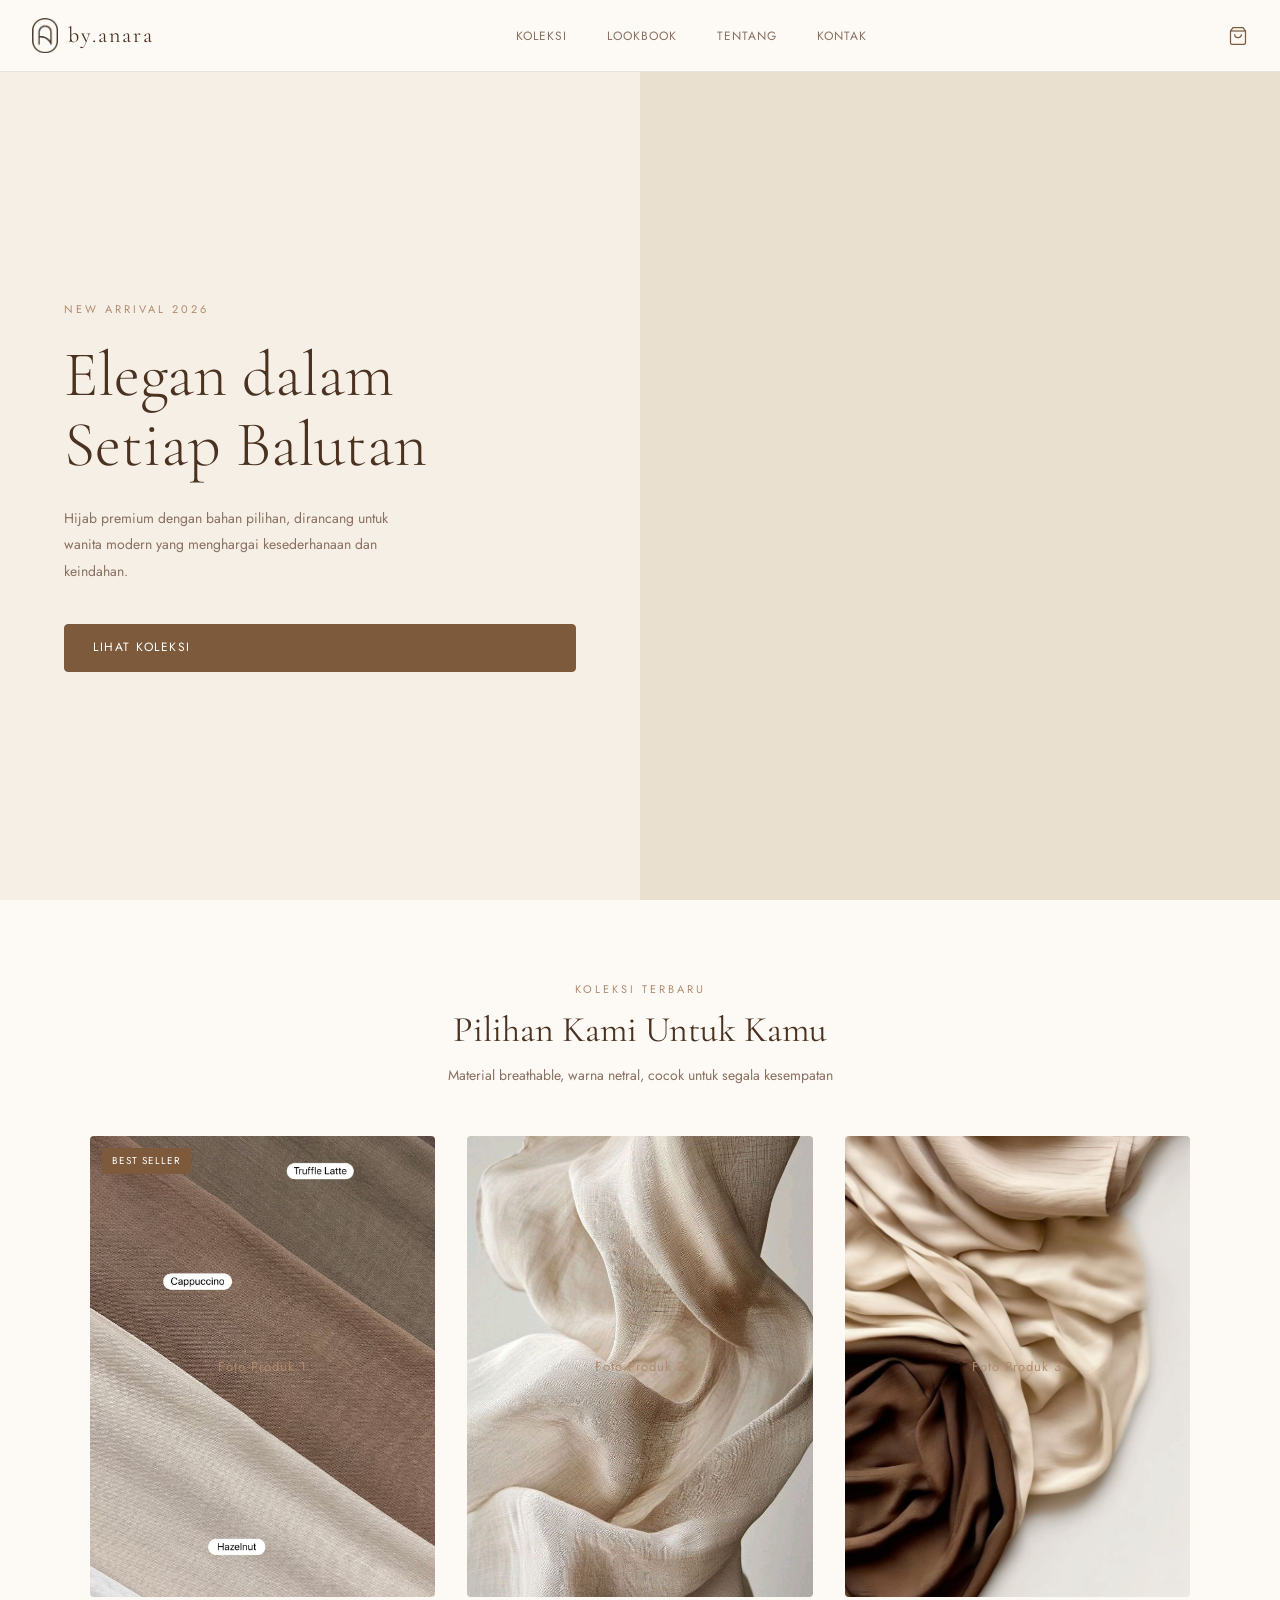
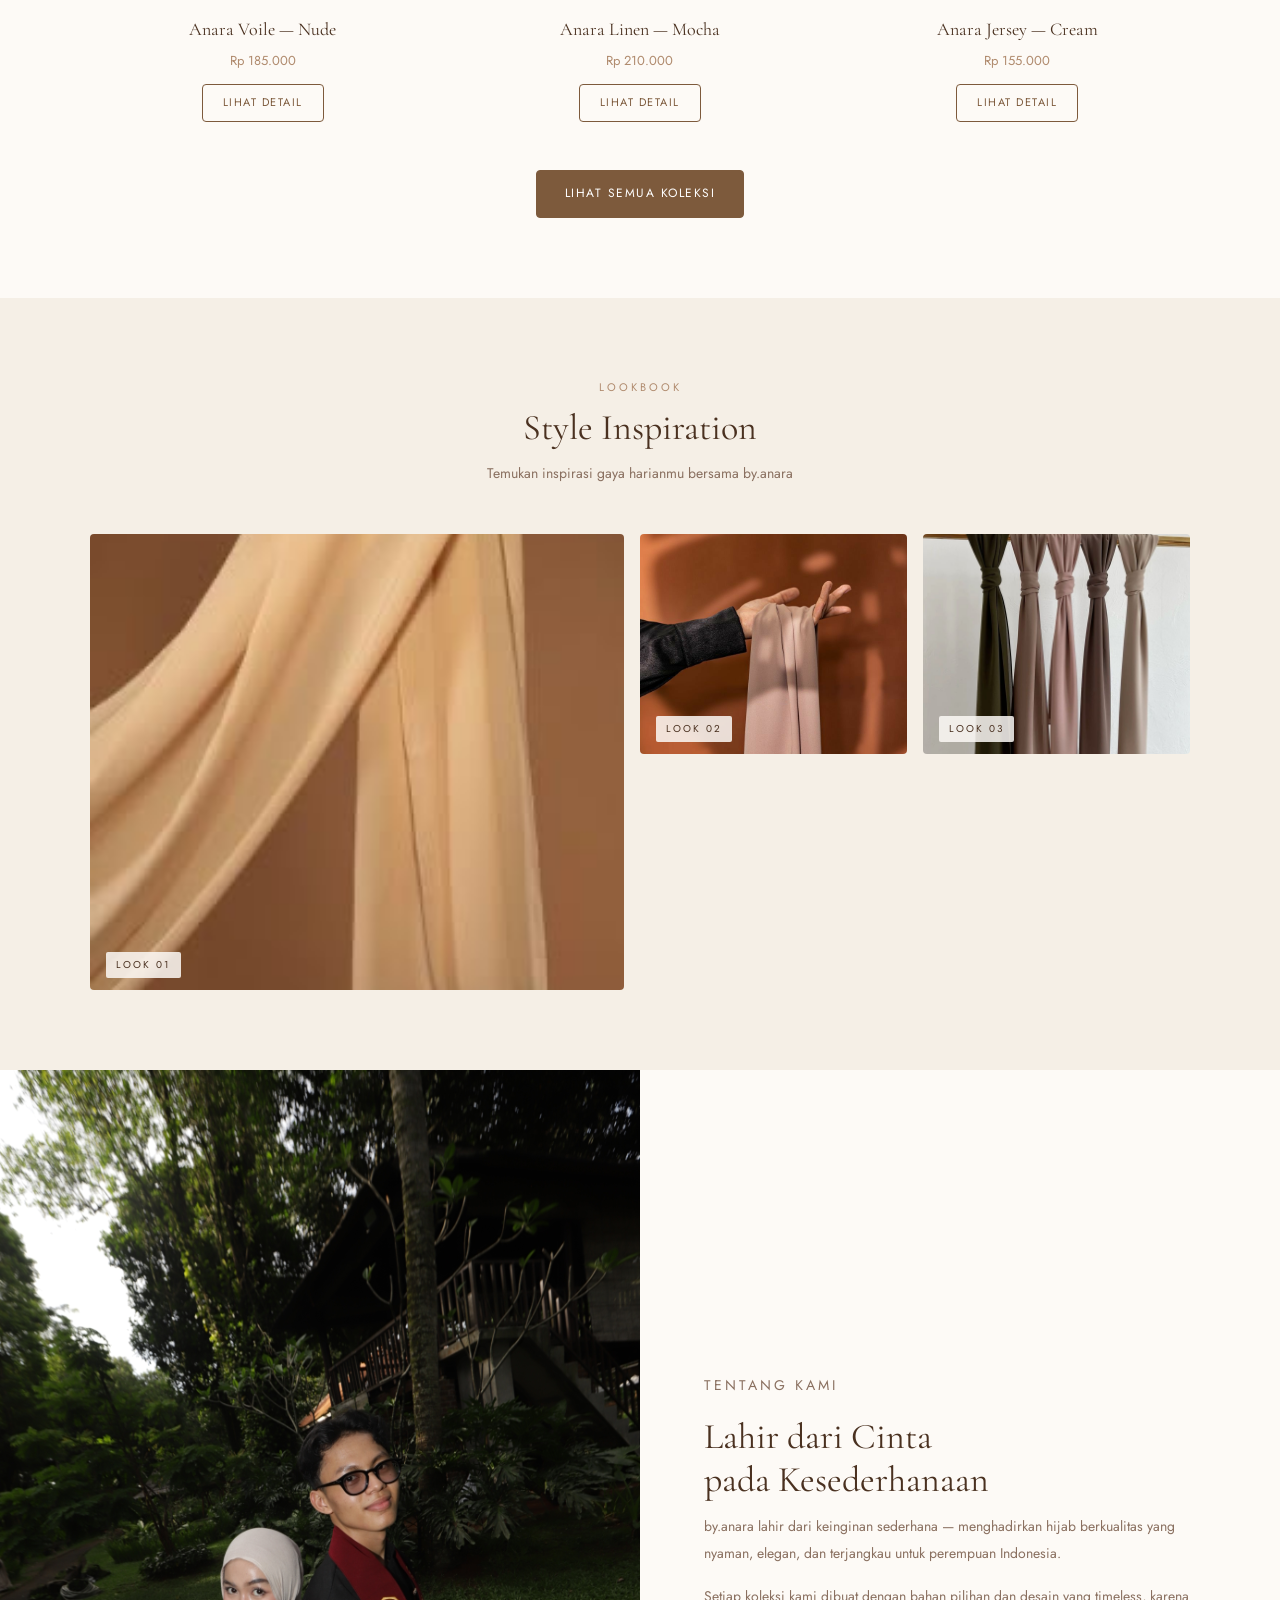
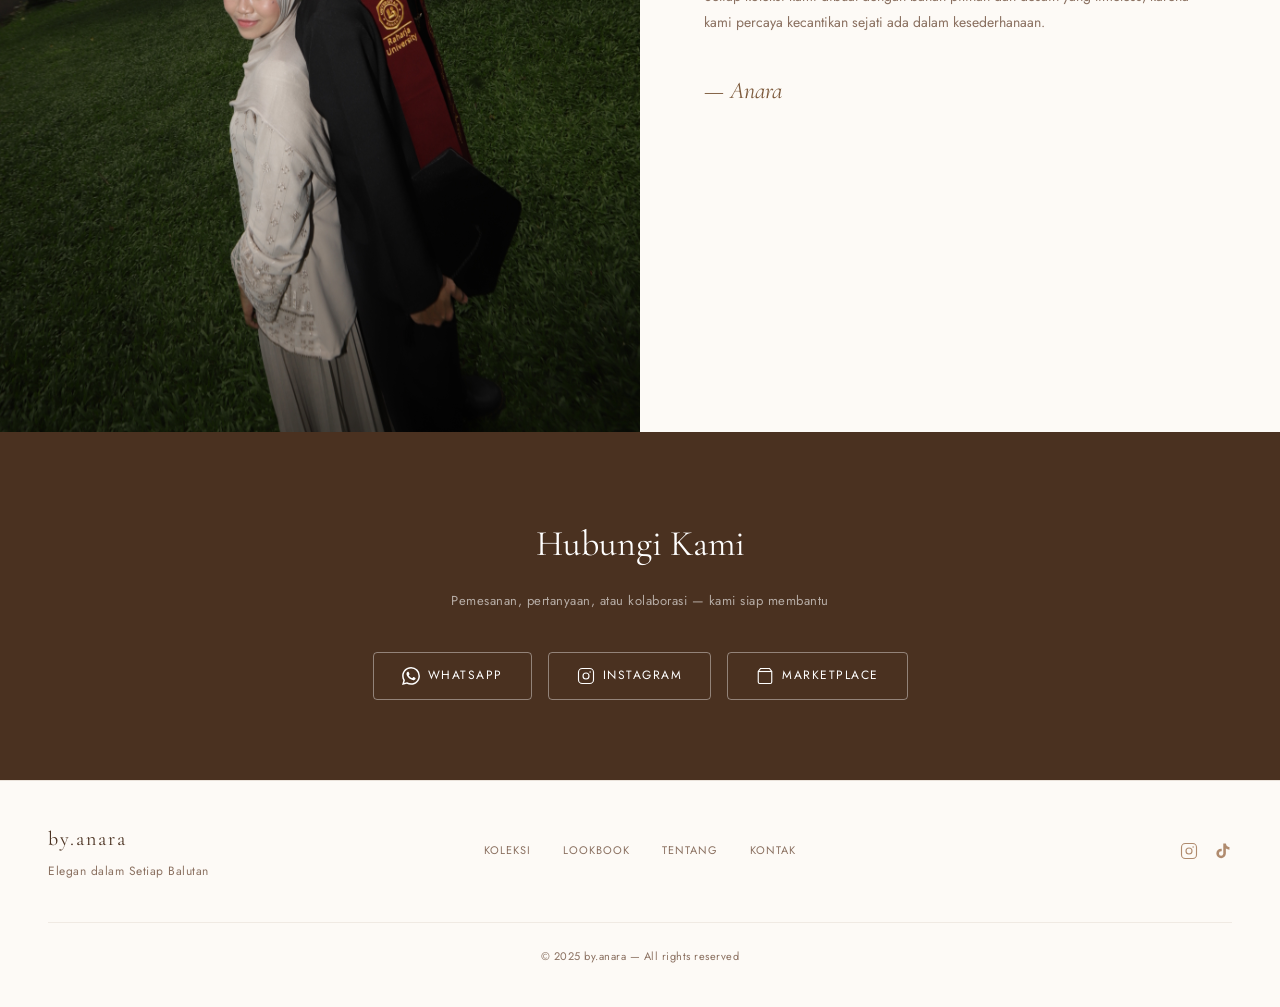
==== index.html @ 9f94288b "Update index.html" ====
<!doctype html>
<html lang="id">
    <head>
        <meta charset="UTF-8" />
        <meta name="viewport" content="width=device-width, initial-scale=1.0" />
        <title>by.anara — Elegan dalam Setiap Balutan</title>
        <meta
            name="description"
            content="Hijab premium dengan bahan pilihan, dirancang untuk wanita modern yang menghargai kesederhanaan dan keindahan."
        />

        <!-- Fonts -->
        <link rel="preconnect" href="https://fonts.googleapis.com" />
        <link rel="preconnect" href="https://fonts.gstatic.com" crossorigin />
        <link
            href="https://fonts.googleapis.com/css2?family=Cormorant+Garamond:ital,wght@0,300;0,400;0,500;1,300;1,400&family=Jost:wght@300;400;500&display=swap"
            rel="stylesheet"
        />

        <!-- Stylesheet -->
        <link rel="stylesheet" href="css/style.css" />
    </head>
    <body>
        <!-- ===================== NAVBAR ===================== -->
        <header class="navbar" id="navbar">
            <div class="navbar__logo">
                <a href="index.html">
                    <img
                        src="images/logo anara.jpg"
                        alt="by.anara logo"
                        class="navbar__logo-img"
                    />
                    <span class="navbar__logo-text">by.anara</span>
                </a>
            </div>
            <nav class="navbar__nav">
                <ul class="navbar__links">
                    <li><a href="#koleksi">Koleksi</a></li>
                    <li><a href="#lookbook">Lookbook</a></li>
                    <li><a href="#tentang">Tentang</a></li>
                    <li><a href="#kontak">Kontak</a></li>
                </ul>
            </nav>
            <div class="navbar__actions">
                <button class="navbar__cart" aria-label="Keranjang belanja">
                    <svg
                        width="20"
                        height="20"
                        viewBox="0 0 24 24"
                        fill="none"
                        stroke="currentColor"
                        stroke-width="1.5"
                    >
                        <path
                            d="M6 2L3 6v14a2 2 0 002 2h14a2 2 0 002-2V6l-3-4z"
                        />
                        <line x1="3" y1="6" x2="21" y2="6" />
                        <path d="M16 10a4 4 0 01-8 0" />
                    </svg>
                </button>
                <button
                    class="navbar__hamburger"
                    id="hamburger"
                    aria-label="Menu"
                >
                    <span></span><span></span><span></span>
                </button>
            </div>
        </header>

        <!-- Mobile Nav -->
        <div class="mobile-nav" id="mobileNav">
            <ul>
                <li>
                    <a href="#koleksi" onclick="closeMobileNav()">Koleksi</a>
                </li>
                <li>
                    <a href="#lookbook" onclick="closeMobileNav()">Lookbook</a>
                </li>
                <li>
                    <a href="#tentang" onclick="closeMobileNav()">Tentang</a>
                </li>
                <li><a href="#kontak" onclick="closeMobileNav()">Kontak</a></li>
            </ul>
        </div>

        <!-- ===================== HERO ===================== -->
        <section class="hero">
            <div class="hero__text">
                <p class="hero__tag">New Arrival 2026</p>
                <h1 class="hero__title">Elegan dalam<br />Setiap Balutan</h1>
                <p class="hero__sub">
                    Hijab premium dengan bahan pilihan, dirancang untuk wanita
                    modern yang menghargai kesederhanaan dan keindahan.
                </p>
                <a href="#koleksi" class="btn btn--primary">Lihat Koleksi</a>
            </div>
            <div class="hero__visual">
                <!-- Ganti dengan foto produk hero kamu -->
                <div class="hero__placeholder">
                    <img
                        src="images/by1.JPG"
                        alt="by.anara hero"
                        class="hero__img"
                        onerror="this.style.display = 'none'"
                    />
                </div>
            </div>
        </section>

        <!-- ===================== KOLEKSI ===================== -->
        <section class="koleksi" id="koleksi">
            <div class="section-header">
                <p class="section-tag">Koleksi Terbaru</p>
                <h2 class="section-title">Pilihan Kami Untuk Kamu</h2>
                <p class="section-sub">
                    Material breathable, warna netral, cocok untuk segala
                    kesempatan
                </p>
            </div>
            <div class="product-grid">
                <!-- Product Card 1 -->
                <div class="product-card">
                    <div class="product-card__img-wrap">
                        <span class="product-card__badge">Best Seller</span>
                        <!-- Ganti src dengan foto produk kamu -->
                        <img
                            src="images/sample1.JPG"
                            alt="Anara Voile Nude"
                            class="product-card__img"
                        />
                        <div class="product-card__img-placeholder">
                            Foto Produk 1
                        </div>
                    </div>
                    <div class="product-card__info">
                        <p class="product-card__name">Anara Voile — Nude</p>
                        <p class="product-card__price">Rp 185.000</p>
                        <a
                            href="pages/produk.html"
                            class="btn btn--outline btn--sm"
                            >Lihat Detail</a
                        >
                    </div>
                </div>

                <!-- Product Card 2 -->
                <div class="product-card">
                    <div class="product-card__img-wrap">
                        <img
                            src="images/sample2.JPG"
                            alt="Anara Linen Mocha"
                            class="product-card__img"
                        />
                        <div class="product-card__img-placeholder">
                            Foto Produk 2
                        </div>
                    </div>
                    <div class="product-card__info">
                        <p class="product-card__name">Anara Linen — Mocha</p>
                        <p class="product-card__price">Rp 210.000</p>
                        <a
                            href="pages/produk.html"
                            class="btn btn--outline btn--sm"
                            >Lihat Detail</a
                        >
                    </div>
                </div>

                <!-- Product Card 3 -->
                <div class="product-card">
                    <div class="product-card__img-wrap">
                        <img
                            src="images/sample3.JPG"
                            alt="Anara Jersey Cream"
                            class="product-card__img"
                        />
                        <div class="product-card__img-placeholder">
                            Foto Produk 3
                        </div>
                    </div>
                    <div class="product-card__info">
                        <p class="product-card__name">Anara Jersey — Cream</p>
                        <p class="product-card__price">Rp 155.000</p>
                        <a
                            href="pages/produk.html"
                            class="btn btn--outline btn--sm"
                            >Lihat Detail</a
                        >
                    </div>
                </div>
            </div>
            <div class="koleksi__cta">
                <a href="pages/katalog.html" class="btn btn--primary"
                    >Lihat Semua Koleksi</a
                >
            </div>
        </section>

        <!-- ===================== LOOKBOOK ===================== -->
        <section class="lookbook" id="lookbook">
            <div class="section-header">
                <p class="section-tag">Lookbook</p>
                <h2 class="section-title">Style Inspiration</h2>
                <p class="section-sub">
                    Temukan inspirasi gaya harianmu bersama by.anara
                </p>
            </div>
            <div class="lookbook__grid">
                <div class="lookbook__item lookbook__item--tall">
                    <img src="images/sample4.JPG" alt="Look 01" />
                    <div class="lookbook__label">Look 01</div>
                </div>
                <div class="lookbook__item">
                    <img src="images/sample5.JPG" alt="Look 02" />
                    <div class="lookbook__label">Look 02</div>
                </div>
                <div class="lookbook__item">
                    <img src="images/sample6.JPG" alt="Look 03" />
                    <div class="lookbook__label">Look 03</div>
                </div>
            </div>
        </section>

        <!-- ===================== TENTANG ===================== -->
        <section class="tentang" id="tentang">
            <div class="tentang__img">
                <!-- Ganti dengan foto brand/founder -->
                <img
                    src="images/by2.JPG"
                    alt="About by.anara"
                    onerror="this.style.display = 'none'"
                />
            </div>
            <div class="tentang__text">
                <p class="section-tag" style="text-align: left">Tentang Kami</p>
                <h2 class="section-title" style="text-align: left">
                    Lahir dari Cinta<br />pada Kesederhanaan
                </h2>
                <p>
                    by.anara lahir dari keinginan sederhana — menghadirkan hijab
                    berkualitas yang nyaman, elegan, dan terjangkau untuk
                    perempuan Indonesia.
                </p>
                <p>
                    Setiap koleksi kami dibuat dengan bahan pilihan dan desain
                    yang timeless, karena kami percaya kecantikan sejati ada
                    dalam kesederhanaan.
                </p>
                <p class="tentang__signature">— Anara</p>
            </div>
        </section>

        <!-- ===================== KONTAK ===================== -->
        <section class="kontak" id="kontak">
            <h2>Hubungi Kami</h2>
            <p>Pemesanan, pertanyaan, atau kolaborasi — kami siap membantu</p>
            <div class="kontak__buttons">
                <a
                    href="https://wa.me/628551855122"
                    class="btn btn--outline-white"
                    target="_blank"
                    rel="noopener"
                >
                    <svg
                        width="18"
                        height="18"
                        viewBox="0 0 24 24"
                        fill="currentColor"
                    >
                        <path
                            d="M17.472 14.382c-.297-.149-1.758-.867-2.03-.967-.273-.099-.471-.148-.67.15-.197.297-.767.966-.94 1.164-.173.199-.347.223-.644.075-.297-.15-1.255-.463-2.39-1.475-.883-.788-1.48-1.761-1.653-2.059-.173-.297-.018-.458.13-.606.134-.133.298-.347.446-.52.149-.174.198-.298.298-.497.099-.198.05-.371-.025-.52-.075-.149-.669-1.612-.916-2.207-.242-.579-.487-.5-.669-.51-.173-.008-.371-.01-.57-.01-.198 0-.52.074-.792.372-.272.297-1.04 1.016-1.04 2.479 0 1.462 1.065 2.875 1.213 3.074.149.198 2.096 3.2 5.077 4.487.709.306 1.262.489 1.694.625.712.227 1.36.195 1.871.118.571-.085 1.758-.719 2.006-1.413.248-.694.248-1.289.173-1.413-.074-.124-.272-.198-.57-.347m-5.421 7.403h-.004a9.87 9.87 0 01-5.031-1.378l-.361-.214-3.741.982.998-3.648-.235-.374a9.86 9.86 0 01-1.51-5.26c.001-5.45 4.436-9.884 9.888-9.884 2.64 0 5.122 1.03 6.988 2.898a9.825 9.825 0 012.893 6.994c-.003 5.45-4.437 9.884-9.885 9.884m8.413-18.297A11.815 11.815 0 0012.05 0C5.495 0 .16 5.335.157 11.892c0 2.096.547 4.142 1.588 5.945L.057 24l6.305-1.654a11.882 11.882 0 005.683 1.448h.005c6.554 0 11.89-5.335 11.893-11.893a11.821 11.821 0 00-3.48-8.413z"
                        />
                    </svg>
                    WhatsApp
                </a>
                <a
                    href="https://instagram.com/nabilalzz"
                    class="btn btn--outline-white"
                    target="_blank"
                    rel="noopener"
                >
                    <svg
                        width="18"
                        height="18"
                        viewBox="0 0 24 24"
                        fill="none"
                        stroke="currentColor"
                        stroke-width="1.5"
                    >
                        <rect
                            x="2"
                            y="2"
                            width="20"
                            height="20"
                            rx="5"
                            ry="5"
                        />
                        <circle cx="12" cy="12" r="4" />
                        <circle
                            cx="17.5"
                            cy="6.5"
                            r="1"
                            fill="currentColor"
                            stroke="none"
                        />
                    </svg>
                    Instagram
                </a>
                <a
                    href="https://shopee.co.id/byanara"
                    class="btn btn--outline-white"
                    target="_blank"
                    rel="noopener"
                >
                    <svg
                        width="18"
                        height="18"
                        viewBox="0 0 24 24"
                        fill="none"
                        stroke="currentColor"
                        stroke-width="1.5"
                    >
                        <path
                            d="M6 2L3 6v14a2 2 0 002 2h14a2 2 0 002-2V6l-3-4z"
                        />
                        <line x1="3" y1="6" x2="21" y2="6" />
                    </svg>
                    Marketplace
                </a>
            </div>
        </section>

        <!-- ===================== FOOTER ===================== -->
        <footer class="footer">
            <div class="footer__left">
                <span class="footer__logo">by.anara</span>
                <p class="footer__tagline">Elegan dalam Setiap Balutan</p>
            </div>
            <div class="footer__links">
                <a href="#koleksi">Koleksi</a>
                <a href="#lookbook">Lookbook</a>
                <a href="#tentang">Tentang</a>
                <a href="#kontak">Kontak</a>
            </div>
            <div class="footer__social">
                <a
                    href="https://instagram.com/by.anara"
                    target="_blank"
                    rel="noopener"
                    aria-label="Instagram"
                >
                    <svg
                        width="18"
                        height="18"
                        viewBox="0 0 24 24"
                        fill="none"
                        stroke="currentColor"
                        stroke-width="1.5"
                    >
                        <rect x="2" y="2" width="20" height="20" rx="5" />
                        <circle cx="12" cy="12" r="4" />
                        <circle
                            cx="17.5"
                            cy="6.5"
                            r="1"
                            fill="currentColor"
                            stroke="none"
                        />
                    </svg>
                </a>
                <a
                    href="https://tiktok.com/@by.anara"
                    target="_blank"
                    rel="noopener"
                    aria-label="TikTok"
                >
                    <svg
                        width="18"
                        height="18"
                        viewBox="0 0 24 24"
                        fill="currentColor"
                    >
                        <path
                            d="M19.59 6.69a4.83 4.83 0 01-3.77-4.25V2h-3.45v13.67a2.89 2.89 0 01-2.88 2.5 2.89 2.89 0 01-2.89-2.89 2.89 2.89 0 012.89-2.89c.28 0 .54.04.79.1V9.01a6.27 6.27 0 00-.79-.05 6.34 6.34 0 00-6.34 6.34 6.34 6.34 0 006.34 6.34 6.34 6.34 0 006.33-6.34V8.69a8.18 8.18 0 004.78 1.52V6.75a4.85 4.85 0 01-1.01-.06z"
                        />
                    </svg>
                </a>
            </div>
            <div class="footer__copy">
                <p>© 2025 by.anara — All rights reserved</p>
            </div>
        </footer>

        <!-- JS -->
        <script src="js/main.js"></script>
    </body>
</html>
---- css/style.css ----
/* =============================================
   by.anara — Main Stylesheet
   Palet: Krem & Coklat Hangat, Elegan Minimalis
   ============================================= */

/* ---------- CSS Variables ---------- */
:root {
    --cream: #f5efe6;
    --cream-dark: #eae0d0;
    --cream-deeper: #ddd0be;
    --brown-light: #b08b6e;
    --brown: #7d5a3c;
    --brown-dark: #4a3120;
    --warm-white: #fdfaf6;
    --text-muted: #8a7060;
    --text-body: #5c4a38;

    --font-display: "Cormorant Garamond", serif;
    --font-body: "Jost", sans-serif;

    --radius-sm: 4px;
    --radius-md: 8px;

    --transition: 0.3s ease;
    --navbar-h: 72px;
}

/* ---------- Reset & Base ---------- */
*,
*::before,
*::after {
    box-sizing: border-box;
    margin: 0;
    padding: 0;
}

html {
    scroll-behavior: smooth;
}

body {
    font-family: var(--font-body);
    background-color: var(--warm-white);
    color: var(--text-body);
    font-size: 15px;
    line-height: 1.8;
    -webkit-font-smoothing: antialiased;
}

img {
    display: block;
    max-width: 100%;
}
a {
    color: inherit;
    text-decoration: none;
}
ul {
    list-style: none;
}

/* ---------- Typography ---------- */
.section-tag {
    font-family: var(--font-body);
    font-size: 11px;
    letter-spacing: 3px;
    text-transform: uppercase;
    color: var(--brown-light);
    margin-bottom: 0.5rem;
    text-align: center;
}

.section-title {
    font-family: var(--font-display);
    font-size: 36px;
    font-weight: 400;
    color: var(--brown-dark);
    text-align: center;
    line-height: 1.2;
    margin-bottom: 0.75rem;
}

.section-sub {
    font-size: 14px;
    color: var(--text-muted);
    text-align: center;
    margin-bottom: 3rem;
}

.section-header {
    margin-bottom: 0;
}

/* ---------- Buttons ---------- */
.btn {
    display: inline-flex;
    align-items: center;
    gap: 8px;
    padding: 0.75rem 1.75rem;
    font-family: var(--font-body);
    font-size: 12px;
    letter-spacing: 1.5px;
    text-transform: uppercase;
    cursor: pointer;
    border-radius: var(--radius-sm);
    border: 1px solid transparent;
    transition: all var(--transition);
}

.btn--primary {
    background: var(--brown);
    color: #fff;
    border-color: var(--brown);
}
.btn--primary:hover {
    background: var(--brown-dark);
    border-color: var(--brown-dark);
}

.btn--outline {
    background: transparent;
    color: var(--brown);
    border-color: var(--brown);
}
.btn--outline:hover {
    background: var(--brown);
    color: #fff;
}

.btn--outline-white {
    background: transparent;
    color: #fff;
    border-color: rgba(255, 255, 255, 0.4);
}
.btn--outline-white:hover {
    background: rgba(255, 255, 255, 0.1);
    border-color: rgba(255, 255, 255, 0.7);
}

.btn--sm {
    padding: 0.5rem 1.25rem;
    font-size: 11px;
}

/* =============================================
   NAVBAR
   ============================================= */
.navbar {
    position: fixed;
    top: 0;
    left: 0;
    right: 0;
    z-index: 100;
    height: var(--navbar-h);
    display: flex;
    align-items: center;
    justify-content: space-between;
    padding: 0 2rem;
    background: var(--warm-white);
    border-bottom: 0.5px solid rgba(125, 90, 60, 0.15);
    transition: box-shadow var(--transition);
}

.navbar.scrolled {
    box-shadow: 0 2px 20px rgba(74, 49, 32, 0.08);
}

.navbar__logo a {
    display: flex;
    align-items: center;
    gap: 10px;
}

.navbar__logo-img {
    height: 36px;
    width: auto;
    object-fit: contain;
}

.navbar__logo-text {
    font-family: var(--font-display);
    font-size: 22px;
    font-weight: 400;
    color: var(--brown-dark);
    letter-spacing: 2px;
}

.navbar__links {
    display: flex;
    gap: 2.5rem;
}

.navbar__links a {
    font-size: 12px;
    letter-spacing: 1px;
    text-transform: uppercase;
    color: var(--text-muted);
    position: relative;
    padding-bottom: 2px;
}

.navbar__links a::after {
    content: "";
    position: absolute;
    bottom: 0;
    left: 0;
    width: 0;
    height: 1px;
    background: var(--brown);
    transition: width var(--transition);
}

.navbar__links a:hover {
    color: var(--brown);
}
.navbar__links a:hover::after {
    width: 100%;
}

.navbar__actions {
    display: flex;
    align-items: center;
    gap: 1rem;
}

.navbar__cart {
    background: none;
    border: none;
    cursor: pointer;
    color: var(--brown);
    display: flex;
    align-items: center;
}

.navbar__hamburger {
    display: none;
    flex-direction: column;
    gap: 5px;
    background: none;
    border: none;
    cursor: pointer;
    padding: 4px;
}

.navbar__hamburger span {
    display: block;
    width: 22px;
    height: 1px;
    background: var(--brown-dark);
    transition: all var(--transition);
}

/* Mobile Nav */
.mobile-nav {
    display: none;
    position: fixed;
    top: var(--navbar-h);
    left: 0;
    right: 0;
    background: var(--warm-white);
    border-bottom: 0.5px solid rgba(125, 90, 60, 0.15);
    z-index: 99;
    padding: 1.5rem 2rem;
}

.mobile-nav ul {
    display: flex;
    flex-direction: column;
    gap: 1.25rem;
}
.mobile-nav a {
    font-size: 13px;
    letter-spacing: 1.5px;
    text-transform: uppercase;
    color: var(--text-body);
}
.mobile-nav a:hover {
    color: var(--brown);
}
.mobile-nav.open {
    display: block;
}

/* =============================================
   HERO
   ============================================= */
.hero {
    margin-top: var(--navbar-h);
    display: grid;
    grid-template-columns: 1fr 1fr;
    min-height: calc(100vh - var(--navbar-h));
}

.hero__text {
    background: var(--cream);
    padding: 5rem 4rem;
    display: flex;
    flex-direction: column;
    justify-content: center;
}

.hero__tag {
    font-size: 11px;
    letter-spacing: 3px;
    text-transform: uppercase;
    color: var(--brown-light);
    margin-bottom: 1.25rem;
}

.hero__title {
    font-family: var(--font-display);
    font-size: clamp(40px, 5vw, 64px);
    font-weight: 300;
    color: var(--brown-dark);
    line-height: 1.1;
    margin-bottom: 1.5rem;
}

.hero__sub {
    font-size: 14px;
    color: var(--text-muted);
    line-height: 1.9;
    max-width: 360px;
    margin-bottom: 2.5rem;
}

.hero__visual {
    background: var(--cream-dark);
    position: relative;
    overflow: hidden;
    min-height: 500px;
}

.hero__img {
    width: 100%;
    height: 100%;
    object-fit: cover;
}

.hero__placeholder {
    width: 100%;
    height: 100%;
    display: flex;
    align-items: center;
    justify-content: center;
    background: var(--cream-dark);
}

.hero__overlay-text {
    font-family: var(--font-display);
    font-size: 48px;
    font-weight: 300;
    color: var(--brown-light);
    letter-spacing: 6px;
    opacity: 0.4;
}

/* =============================================
   KOLEKSI
   ============================================= */
.koleksi {
    padding: 5rem 3rem;
    background: var(--warm-white);
}

.koleksi .section-header {
    margin-bottom: 3rem;
}

.product-grid {
    display: grid;
    grid-template-columns: repeat(3, 1fr);
    gap: 2rem;
    max-width: 1100px;
    margin: 0 auto;
}

.product-card {
    position: relative;
}

.product-card__img-wrap {
    position: relative;
    background: var(--cream);
    border-radius: var(--radius-sm);
    aspect-ratio: 3 / 4;
    overflow: hidden;
    margin-bottom: 1rem;
}

.product-card__img {
    width: 100%;
    height: 100%;
    object-fit: cover;
    transition: transform 0.6s ease;
}

.product-card:hover .product-card__img {
    transform: scale(1.04);
}

.product-card__img-placeholder {
    position: absolute;
    inset: 0;
    display: flex;
    align-items: center;
    justify-content: center;
    font-size: 13px;
    color: var(--brown-light);
    letter-spacing: 1px;
}

.product-card__badge {
    position: absolute;
    top: 12px;
    left: 12px;
    background: var(--brown);
    color: #fff;
    font-size: 10px;
    letter-spacing: 1px;
    text-transform: uppercase;
    padding: 4px 10px;
    border-radius: 2px;
    z-index: 1;
}

.product-card__info {
    text-align: center;
}
.product-card__name {
    font-family: var(--font-display);
    font-size: 18px;
    font-weight: 400;
    color: var(--brown-dark);
    margin-bottom: 4px;
}
.product-card__price {
    font-size: 13px;
    color: var(--brown-light);
    margin-bottom: 0.75rem;
}

.koleksi__cta {
    text-align: center;
    margin-top: 3rem;
}

/* =============================================
   LOOKBOOK
   ============================================= */
.lookbook {
    padding: 5rem 3rem;
    background: var(--cream);
}

.lookbook .section-header {
    margin-bottom: 3rem;
}

.lookbook__grid {
    display: grid;
    grid-template-columns: 2fr 1fr 1fr;
    grid-template-rows: repeat(2, 220px);
    gap: 1rem;
    max-width: 1100px;
    margin: 0 auto;
}

.lookbook__item {
    position: relative;
    background: var(--cream-dark);
    border-radius: var(--radius-sm);
    overflow: hidden;
    cursor: pointer;
}

.lookbook__item--tall {
    grid-row: span 2;
}

.lookbook__item img {
    width: 100%;
    height: 100%;
    object-fit: cover;
    transition: transform 0.6s ease;
}

.lookbook__item:hover img {
    transform: scale(1.04);
}

.lookbook__label {
    position: absolute;
    bottom: 12px;
    left: 16px;
    font-size: 10px;
    letter-spacing: 2px;
    text-transform: uppercase;
    color: var(--brown-dark);
    background: rgba(253, 250, 246, 0.85);
    padding: 4px 10px;
    border-radius: 2px;
}

/* =============================================
   TENTANG
   ============================================= */
.tentang {
    display: grid;
    grid-template-columns: 1fr 1fr;
    min-height: 480px;
}

.tentang__img {
    background: var(--cream-dark);
    overflow: hidden;
}

.tentang__img img {
    width: 100%;
    height: 100%;
    object-fit: cover;
}

.tentang__text {
    padding: 5rem 4rem;
    display: flex;
    flex-direction: column;
    justify-content: center;
    background: var(--warm-white);
}

.tentang__text p {
    font-size: 14px;
    color: var(--text-muted);
    line-height: 1.9;
    margin-bottom: 1rem;
}

.tentang__signature {
    font-family: var(--font-display);
    font-size: 24px !important;
    font-style: italic;
    color: var(--brown) !important;
    margin-top: 1rem !important;
}

/* =============================================
   KONTAK
   ============================================= */
.kontak {
    background: var(--brown-dark);
    color: #fff;
    text-align: center;
    padding: 5rem 2rem;
}

.kontak h2 {
    font-family: var(--font-display);
    font-size: 36px;
    font-weight: 400;
    margin-bottom: 0.75rem;
}

.kontak > p {
    font-size: 13px;
    color: rgba(255, 255, 255, 0.6);
    margin-bottom: 2.5rem;
    letter-spacing: 0.5px;
}

.kontak__buttons {
    display: flex;
    justify-content: center;
    gap: 1rem;
    flex-wrap: wrap;
}

/* =============================================
   FOOTER
   ============================================= */
.footer {
    background: var(--warm-white);
    border-top: 0.5px solid rgba(125, 90, 60, 0.15);
    padding: 2.5rem 3rem;
    display: grid;
    grid-template-columns: 1fr auto 1fr;
    align-items: center;
    gap: 2rem;
}

.footer__logo {
    font-family: var(--font-display);
    font-size: 20px;
    font-weight: 400;
    color: var(--brown-dark);
    letter-spacing: 2px;
    display: block;
}

.footer__tagline {
    font-size: 12px;
    color: var(--text-muted);
    letter-spacing: 0.5px;
    margin-top: 4px;
}

.footer__links {
    display: flex;
    gap: 2rem;
}

.footer__links a {
    font-size: 11px;
    letter-spacing: 1px;
    text-transform: uppercase;
    color: var(--text-muted);
    transition: color var(--transition);
}
.footer__links a:hover {
    color: var(--brown);
}

.footer__social {
    display: flex;
    gap: 1rem;
    justify-content: flex-end;
}

.footer__social a {
    color: var(--brown-light);
    transition: color var(--transition);
    display: flex;
    align-items: center;
}
.footer__social a:hover {
    color: var(--brown);
}

.footer__copy {
    grid-column: 1 / -1;
    text-align: center;
    border-top: 0.5px solid rgba(125, 90, 60, 0.1);
    padding-top: 1.5rem;
    margin-top: 0.5rem;
}

.footer__copy p {
    font-size: 11px;
    color: var(--text-muted);
    letter-spacing: 0.5px;
}

/* =============================================
   ANIMATIONS
   ============================================= */
.fade-up {
    opacity: 0;
    transform: translateY(24px);
    transition:
        opacity 0.7s ease,
        transform 0.7s ease;
}
.fade-up.visible {
    opacity: 1;
    transform: translateY(0);
}

/* =============================================
   RESPONSIVE — TABLET
   ============================================= */
@media (max-width: 900px) {
    .hero {
        grid-template-columns: 1fr;
    }
    .hero__visual {
        min-height: 300px;
    }
    .hero__text {
        padding: 3.5rem 2.5rem;
    }

    .product-grid {
        grid-template-columns: repeat(2, 1fr);
    }

    .lookbook__grid {
        grid-template-columns: 1fr 1fr;
        grid-template-rows: auto;
    }
    .lookbook__item--tall {
        grid-row: span 1;
    }

    .tentang {
        grid-template-columns: 1fr;
    }
    .tentang__img {
        min-height: 300px;
    }
    .tentang__text {
        padding: 3rem 2.5rem;
    }

    .footer {
        grid-template-columns: 1fr;
        text-align: center;
    }
    .footer__links {
        justify-content: center;
    }
    .footer__social {
        justify-content: center;
    }
}

/* =============================================
   RESPONSIVE — MOBILE
   ============================================= */
@media (max-width: 600px) {
    .navbar {
        padding: 0 1.25rem;
    }
    .navbar__nav {
        display: none;
    }
    .navbar__hamburger {
        display: flex;
    }

    .hero__text {
        padding: 3rem 1.5rem;
    }
    .hero__title {
        font-size: 38px;
    }

    .koleksi {
        padding: 4rem 1.5rem;
    }
    .product-grid {
        grid-template-columns: 1fr;
        max-width: 340px;
        margin: 0 auto;
    }

    .lookbook {
        padding: 4rem 1.5rem;
    }
    .lookbook__grid {
        grid-template-columns: 1fr;
        grid-template-rows: auto;
    }
    .lookbook__item {
        height: 260px;
    }

    .tentang__text {
        padding: 2.5rem 1.5rem;
    }

    .kontak {
        padding: 4rem 1.5rem;
    }
    .kontak__buttons {
        flex-direction: column;
        align-items: center;
    }

    .footer {
        padding: 2rem 1.5rem;
    }
    .footer__links {
        flex-wrap: wrap;
        gap: 1rem;
    }
}
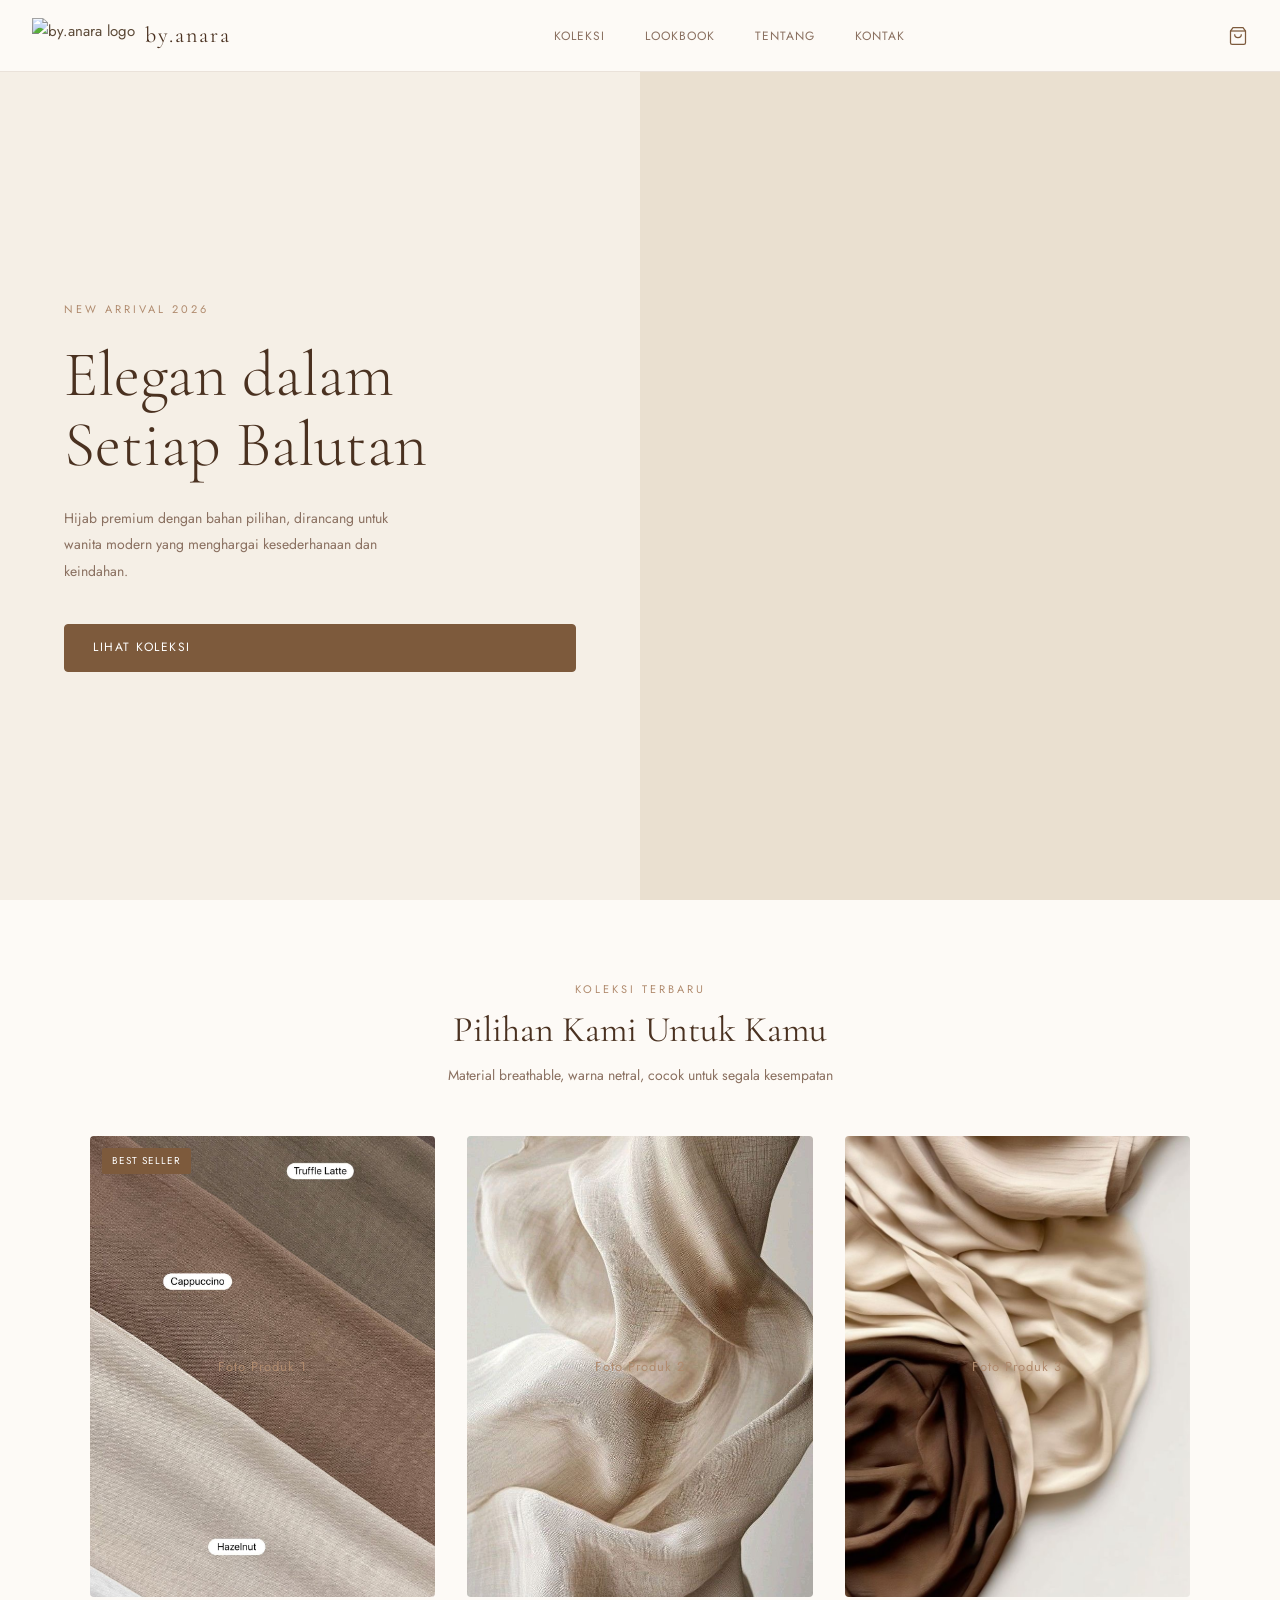
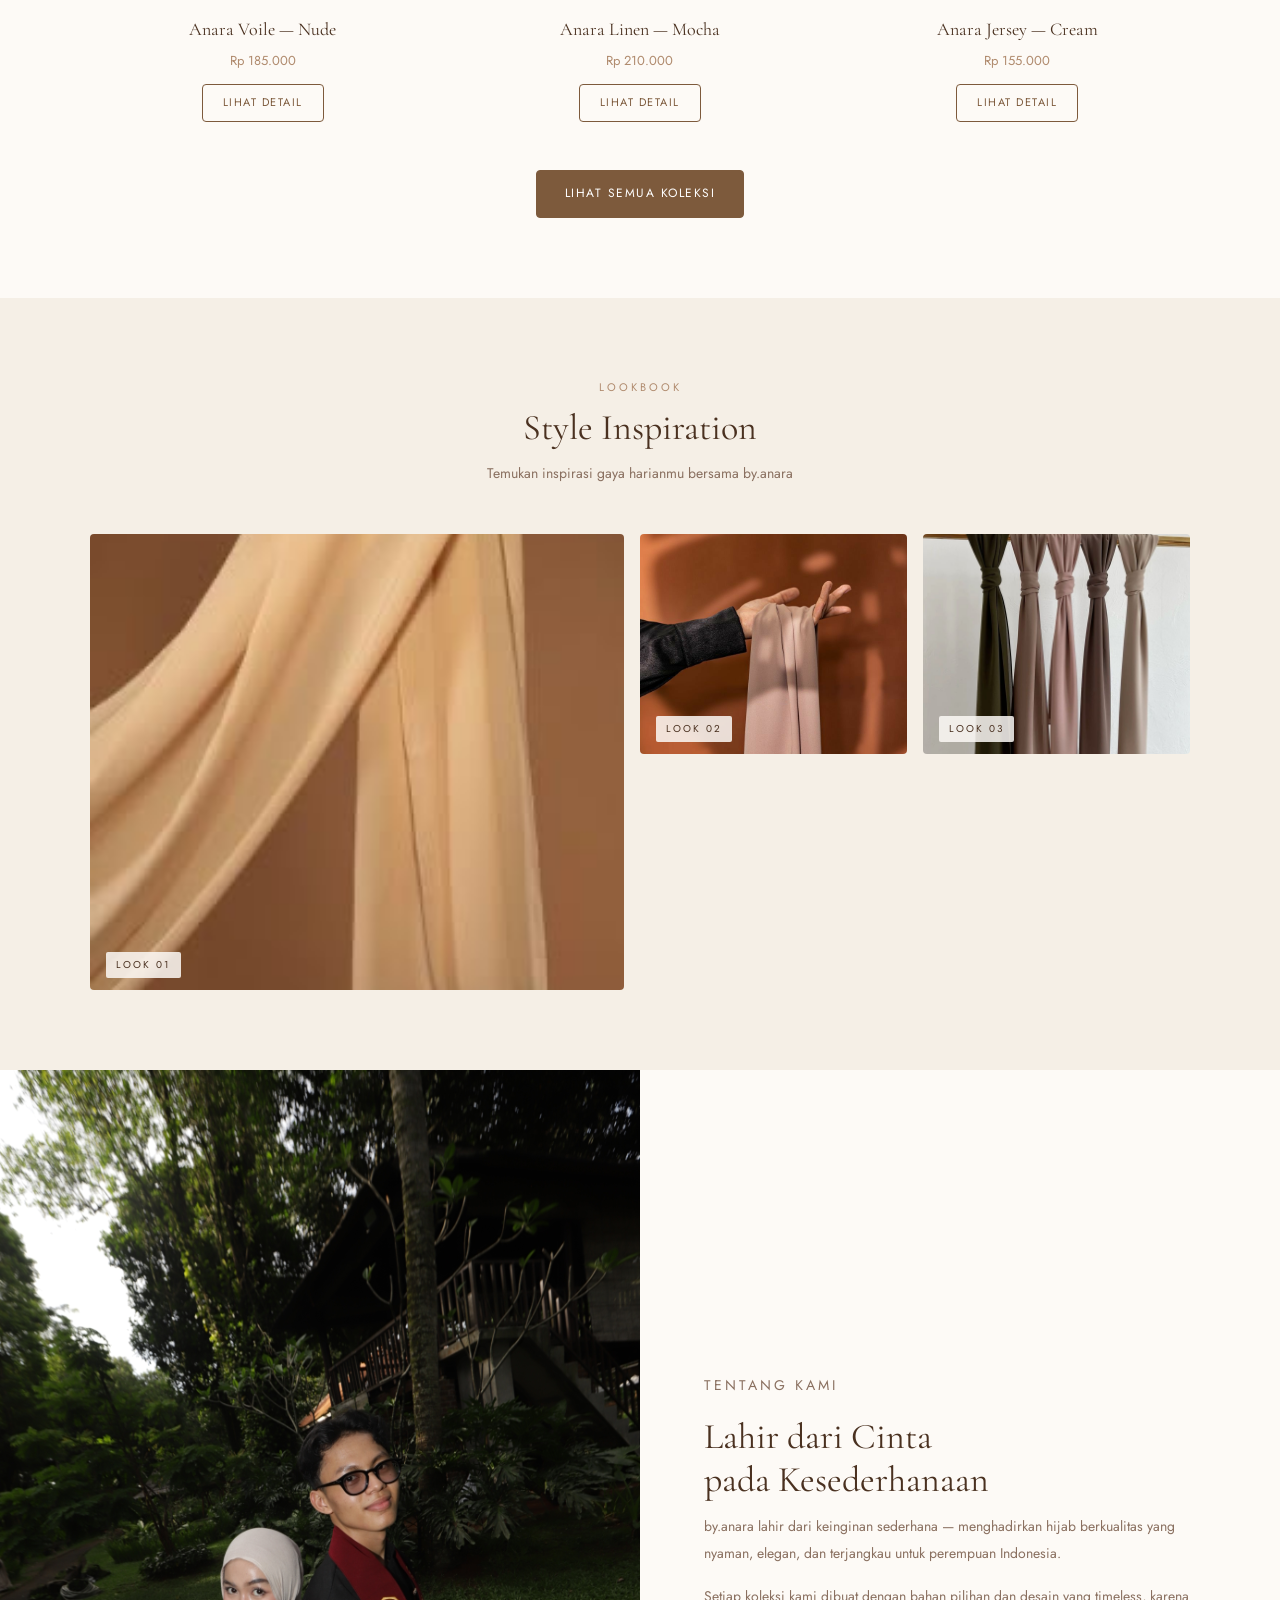
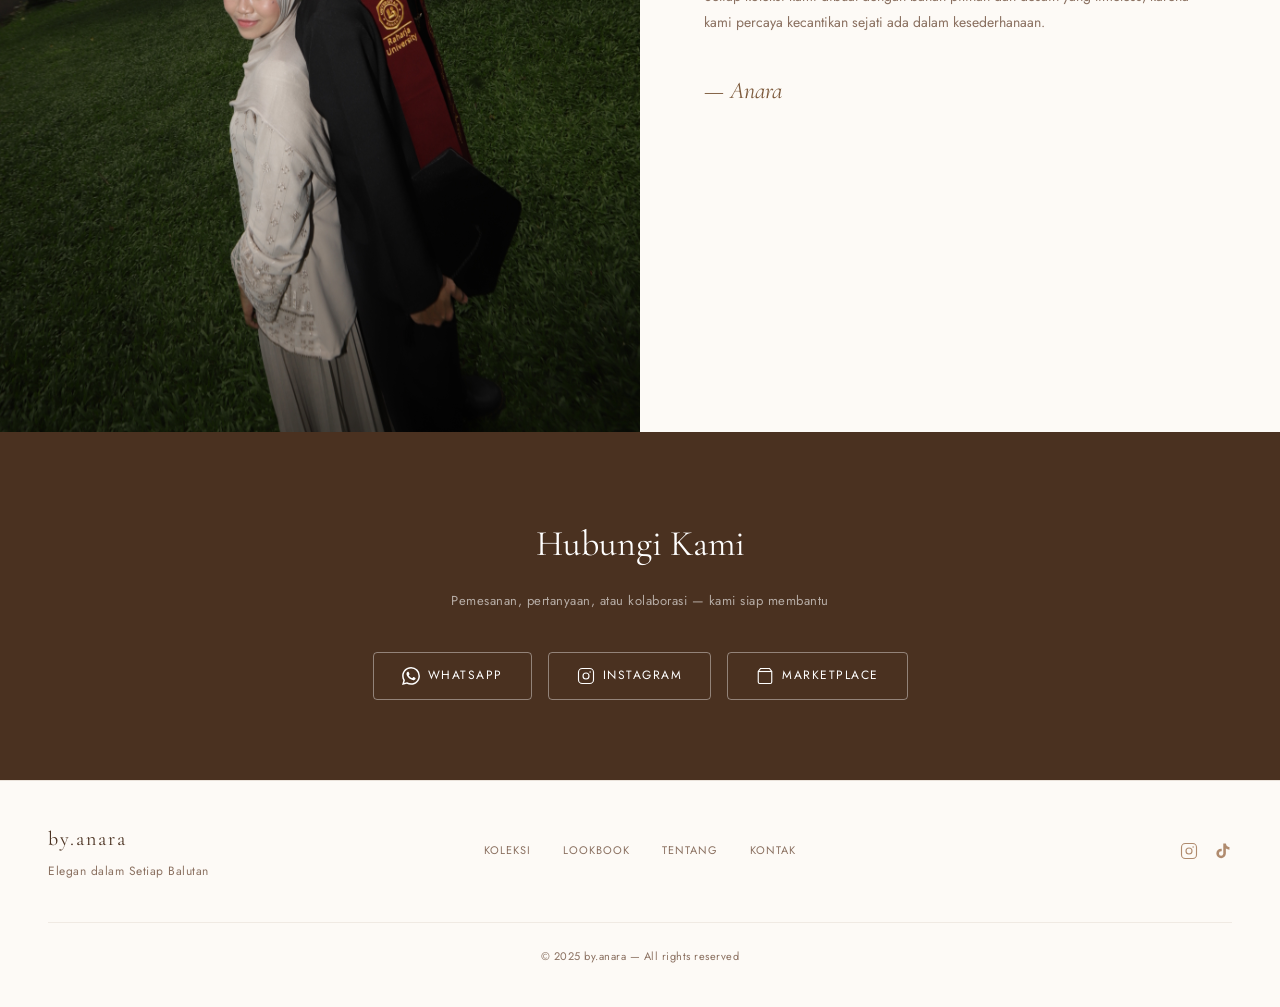
==== commit 3d21a793: "Update index.html" ====
--- a/index.html
+++ b/index.html
@@ -26,7 +26,7 @@
             <div class="navbar__logo">
                 <a href="index.html">
                     <img
-                        src="images/logo anara.jpg"
+                        src="images/logo-anara.jpg"
                         alt="by.anara logo"
                         class="navbar__logo-img"
                     />
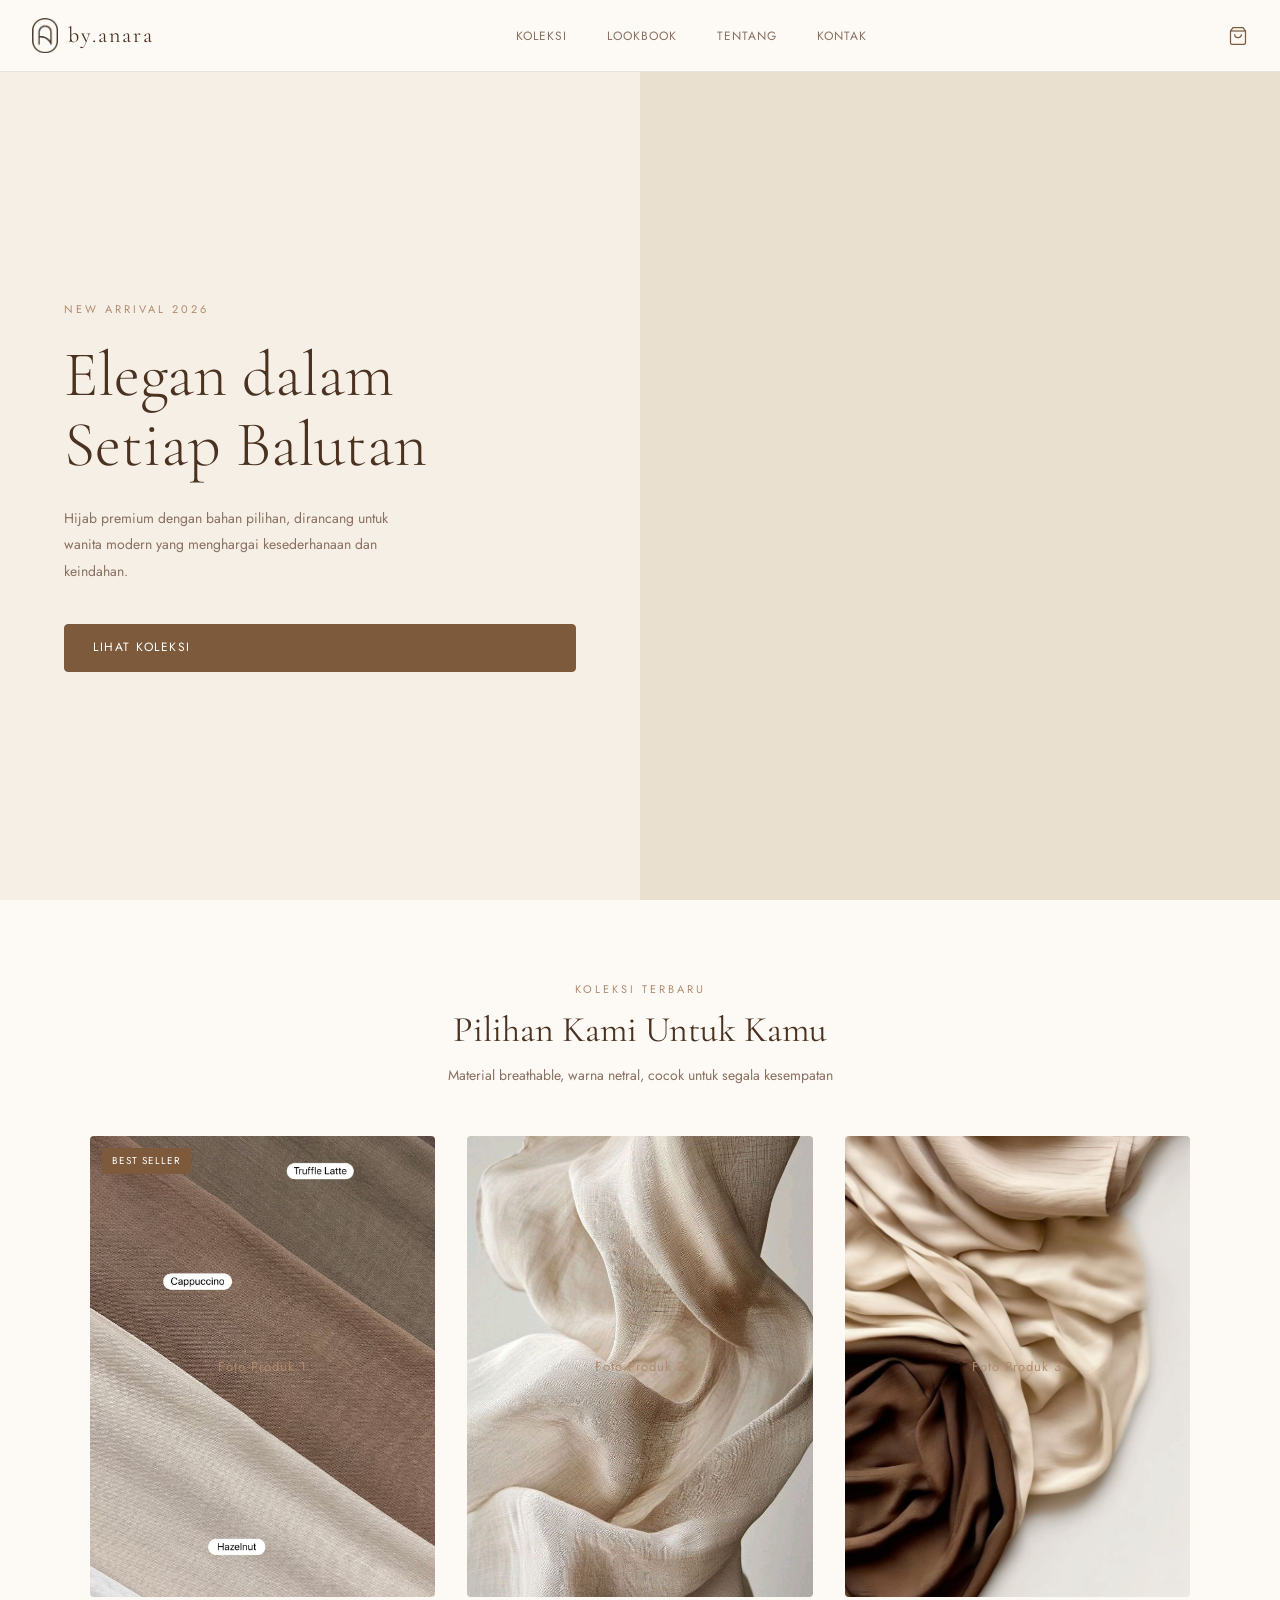
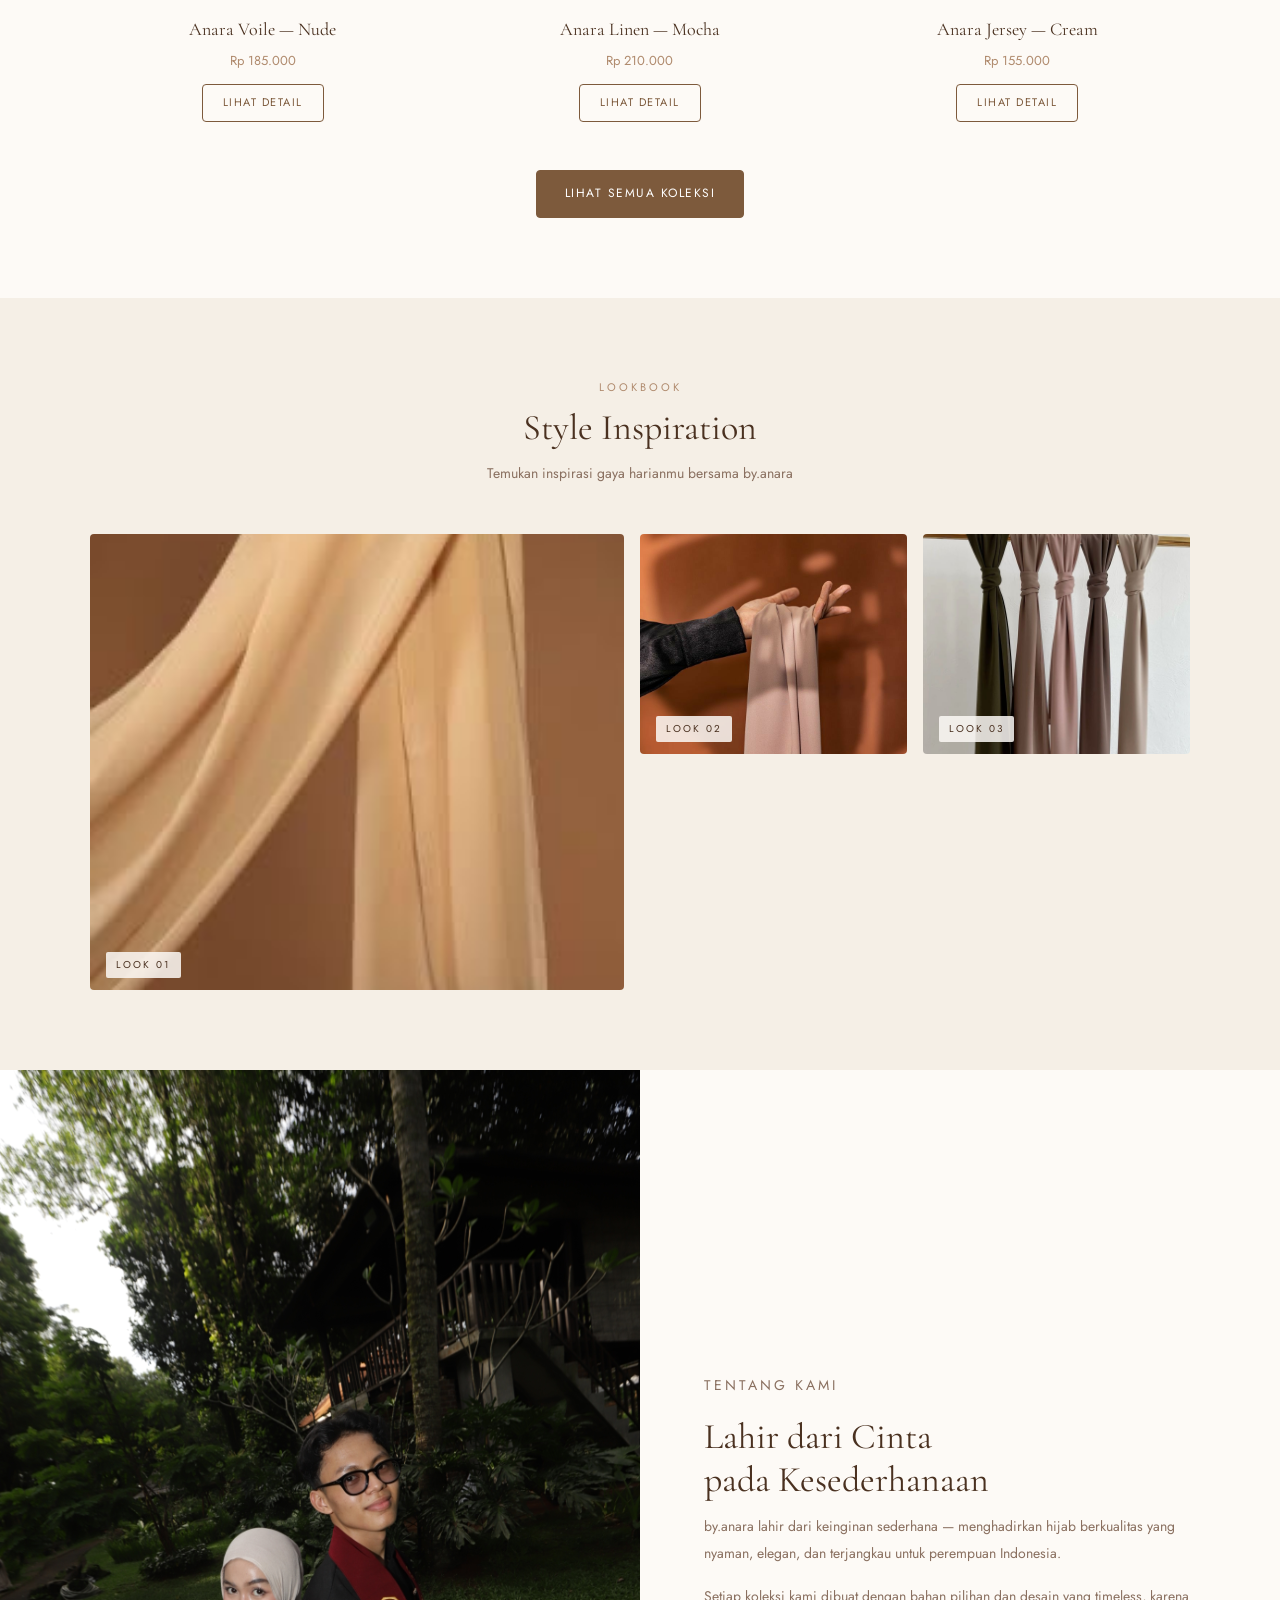
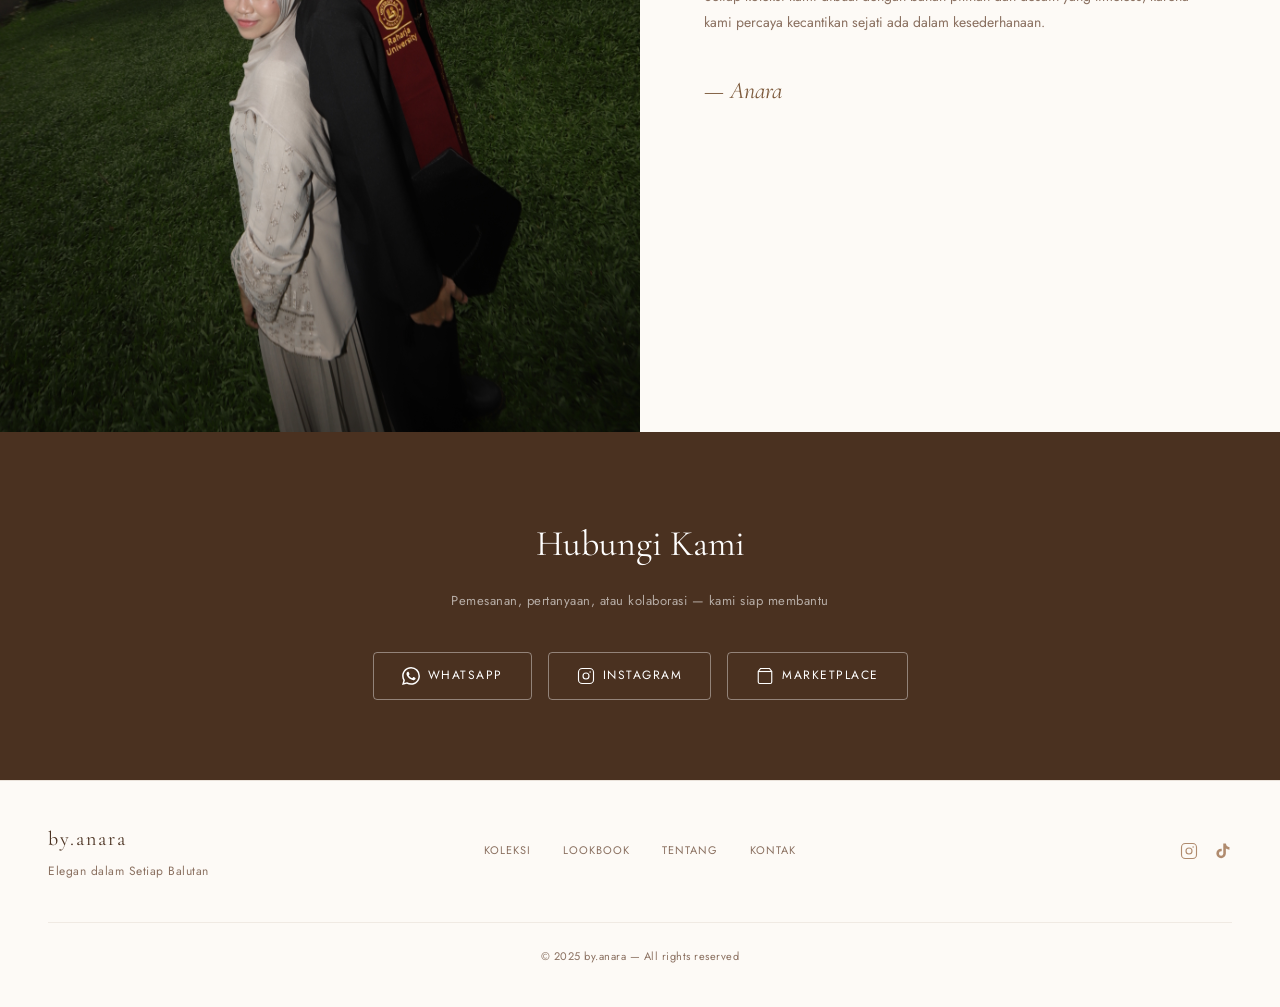
==== commit 9bb5aedd: "Update index.html" ====
--- a/index.html
+++ b/index.html
@@ -26,7 +26,7 @@
             <div class="navbar__logo">
                 <a href="index.html">
                     <img
-                        src="images/logo-anara.jpg"
+                        src="images/logo-anara.JPG"
                         alt="by.anara logo"
                         class="navbar__logo-img"
                     />
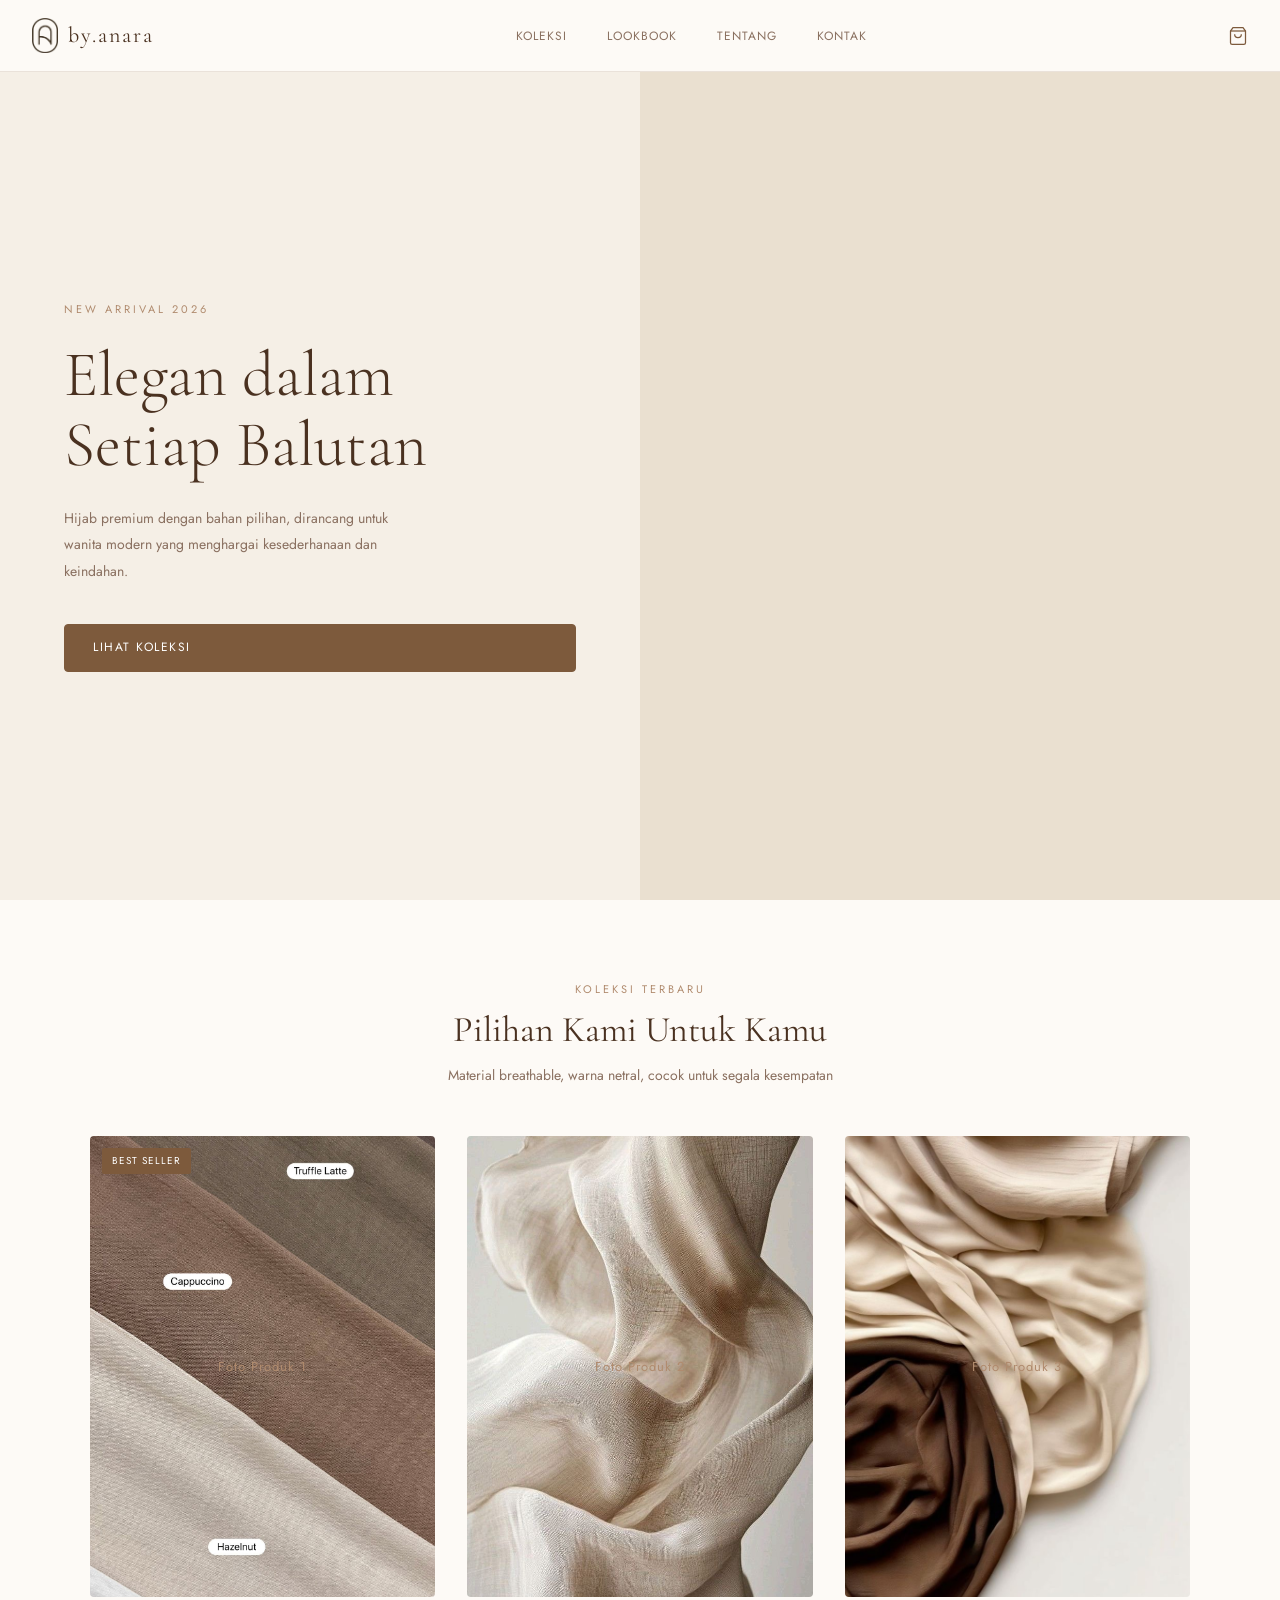
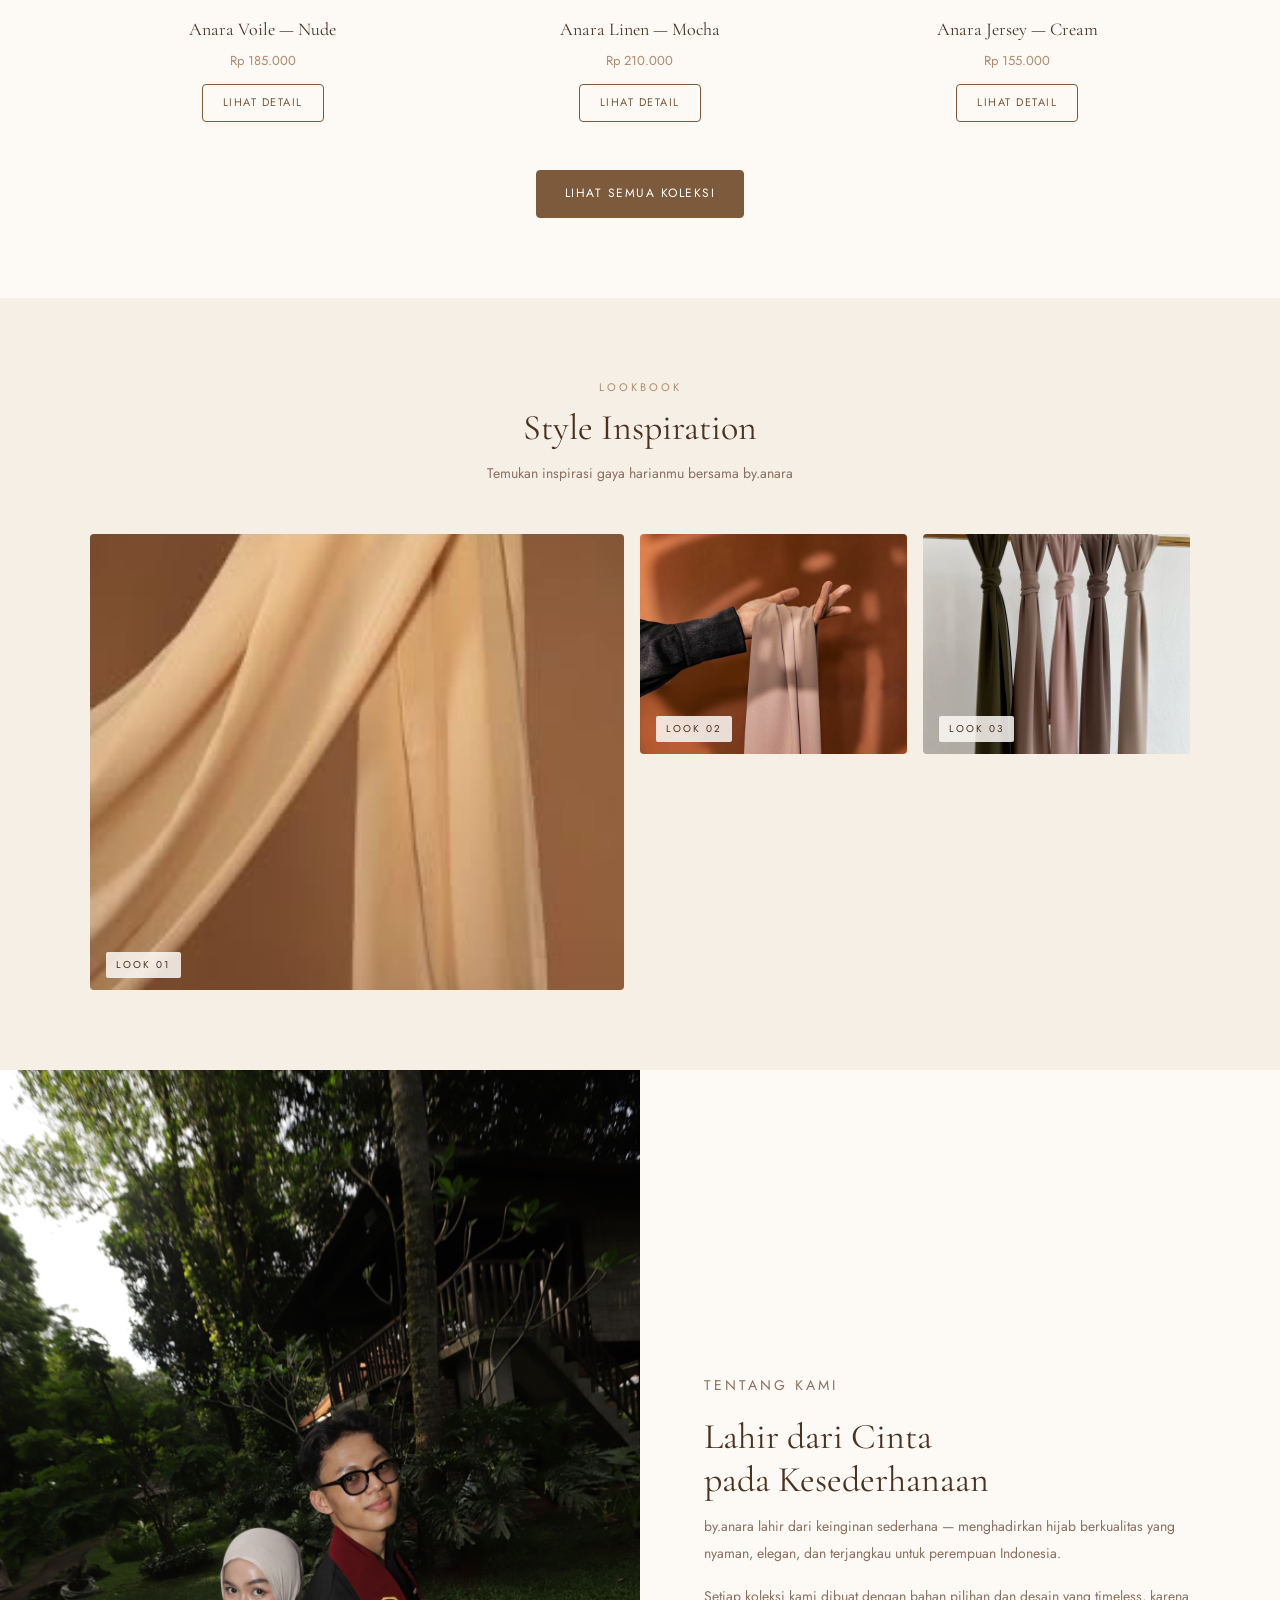
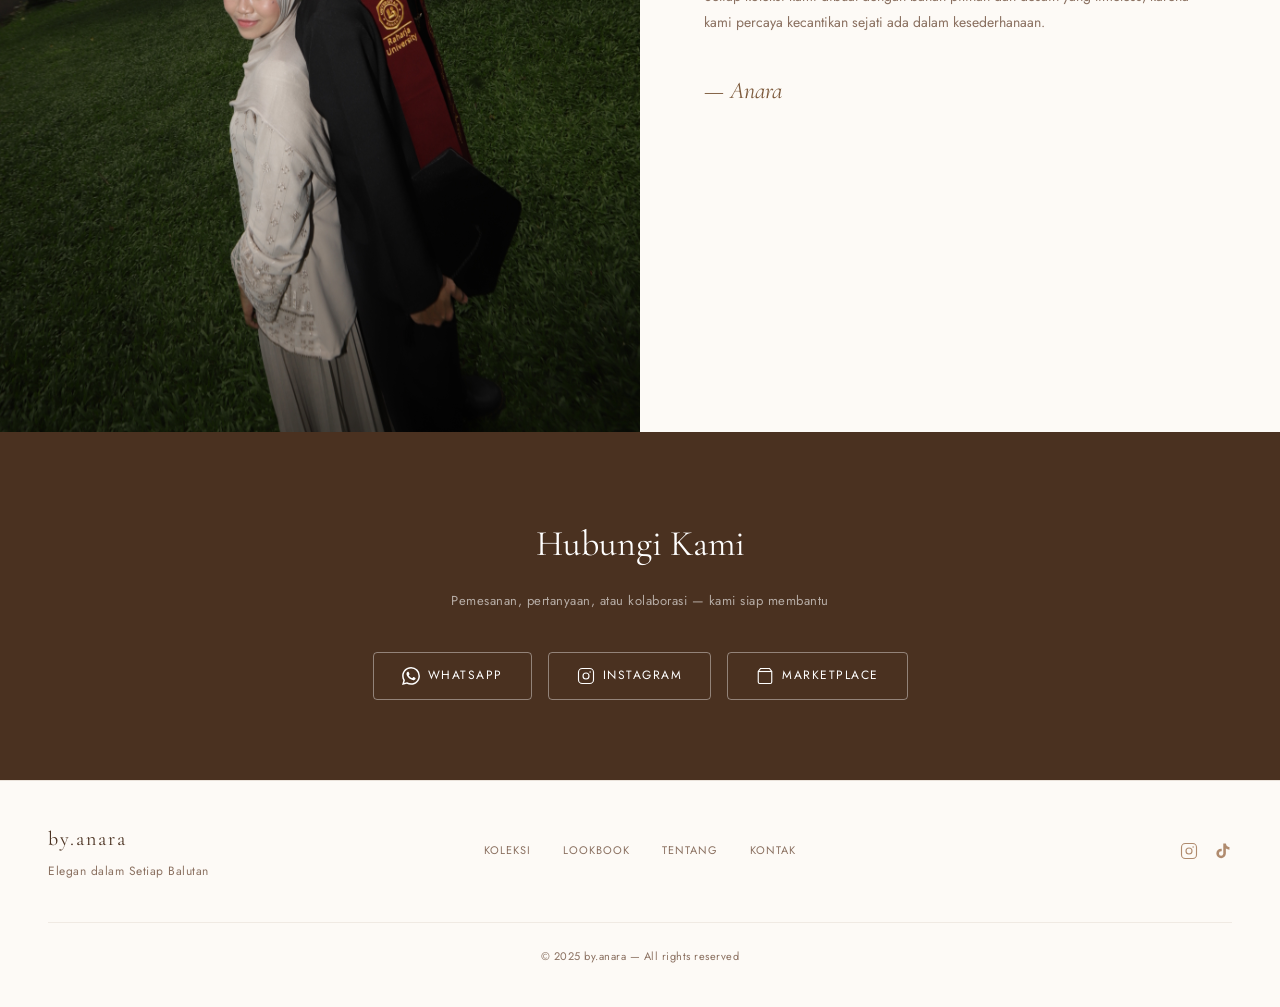
==== commit 0d8829f8: "Update index.html" ====
--- a/index.html
+++ b/index.html
@@ -393,6 +393,6 @@
         </footer>
 
         <!-- JS -->
-        <script src="js/main.js"></script>
+        <script src="js/script.js"></script>
     </body>
 </html>
--- a/css/style.css
+++ b/css/style.css
@@ -278,7 +278,7 @@
     color: var(--brown);
 }
 .mobile-nav.open {
-    display: block;
+  display: block;
 }
 
 /* =============================================
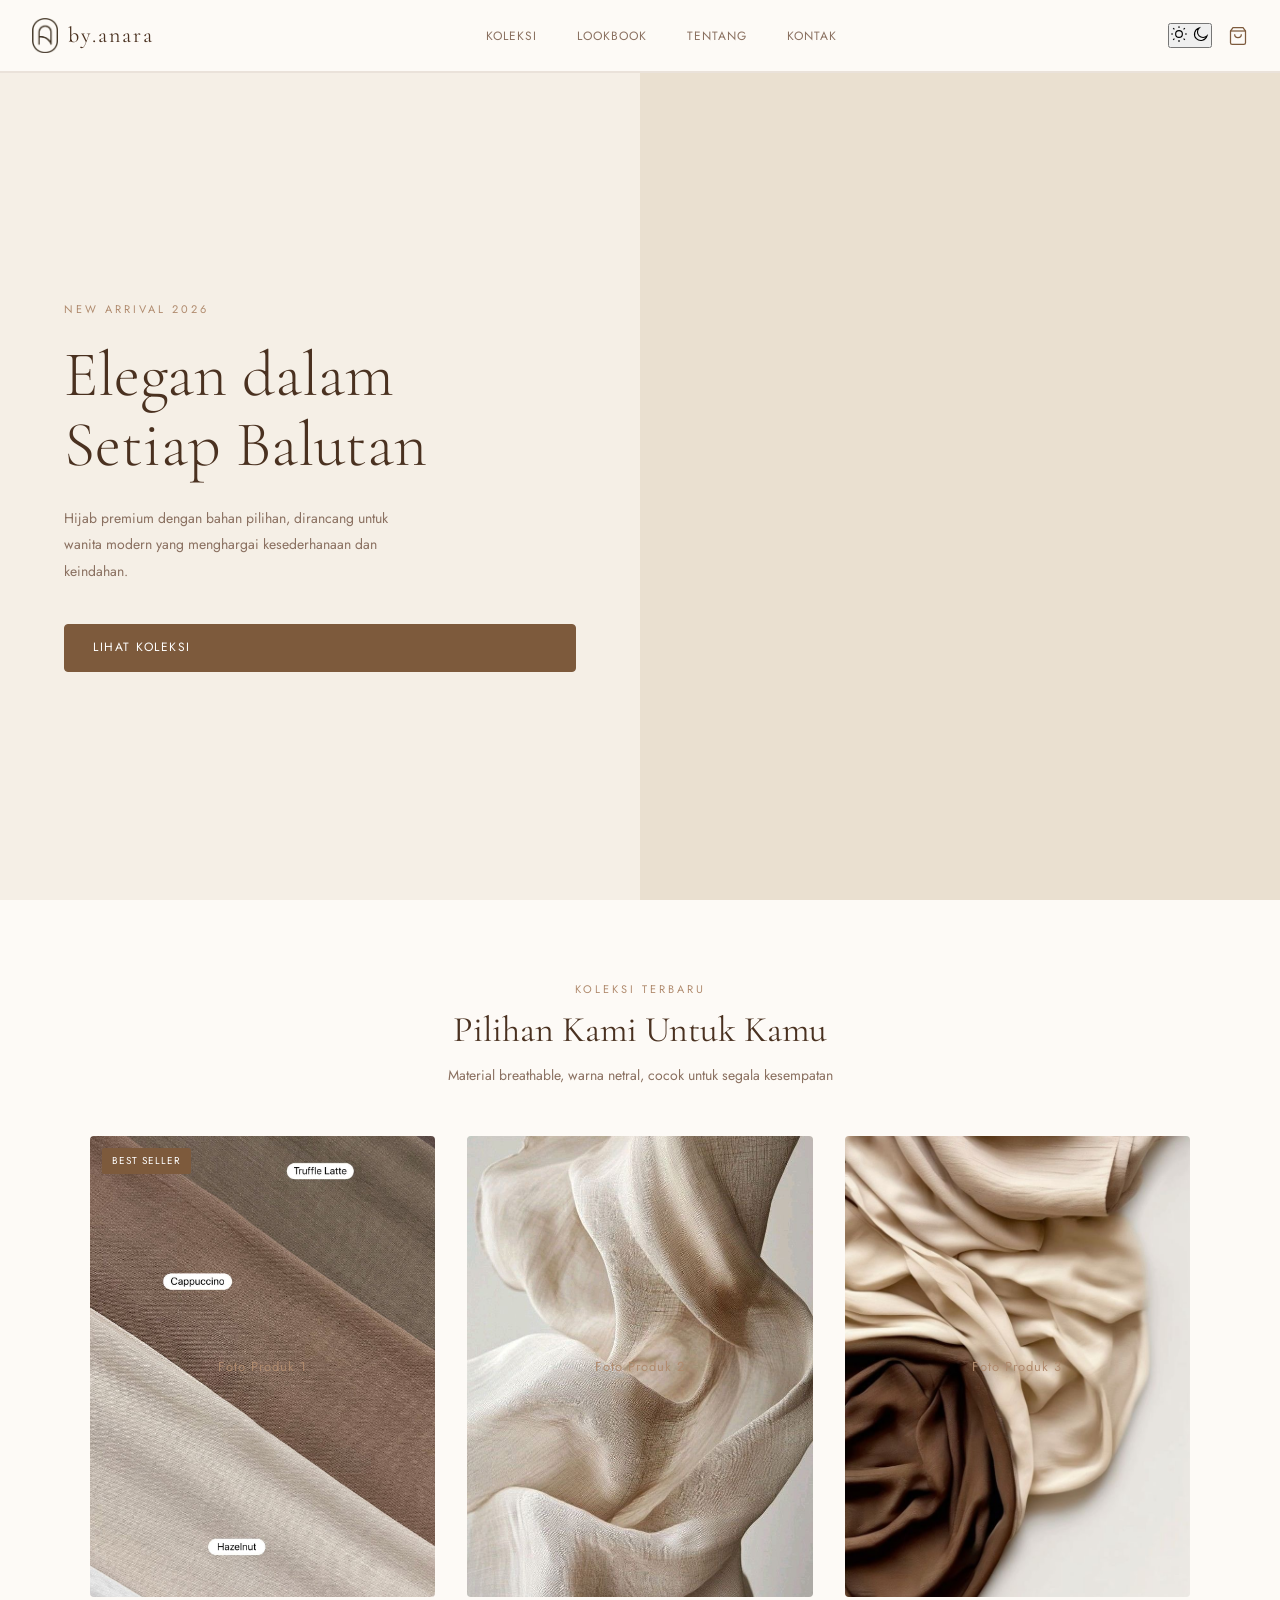
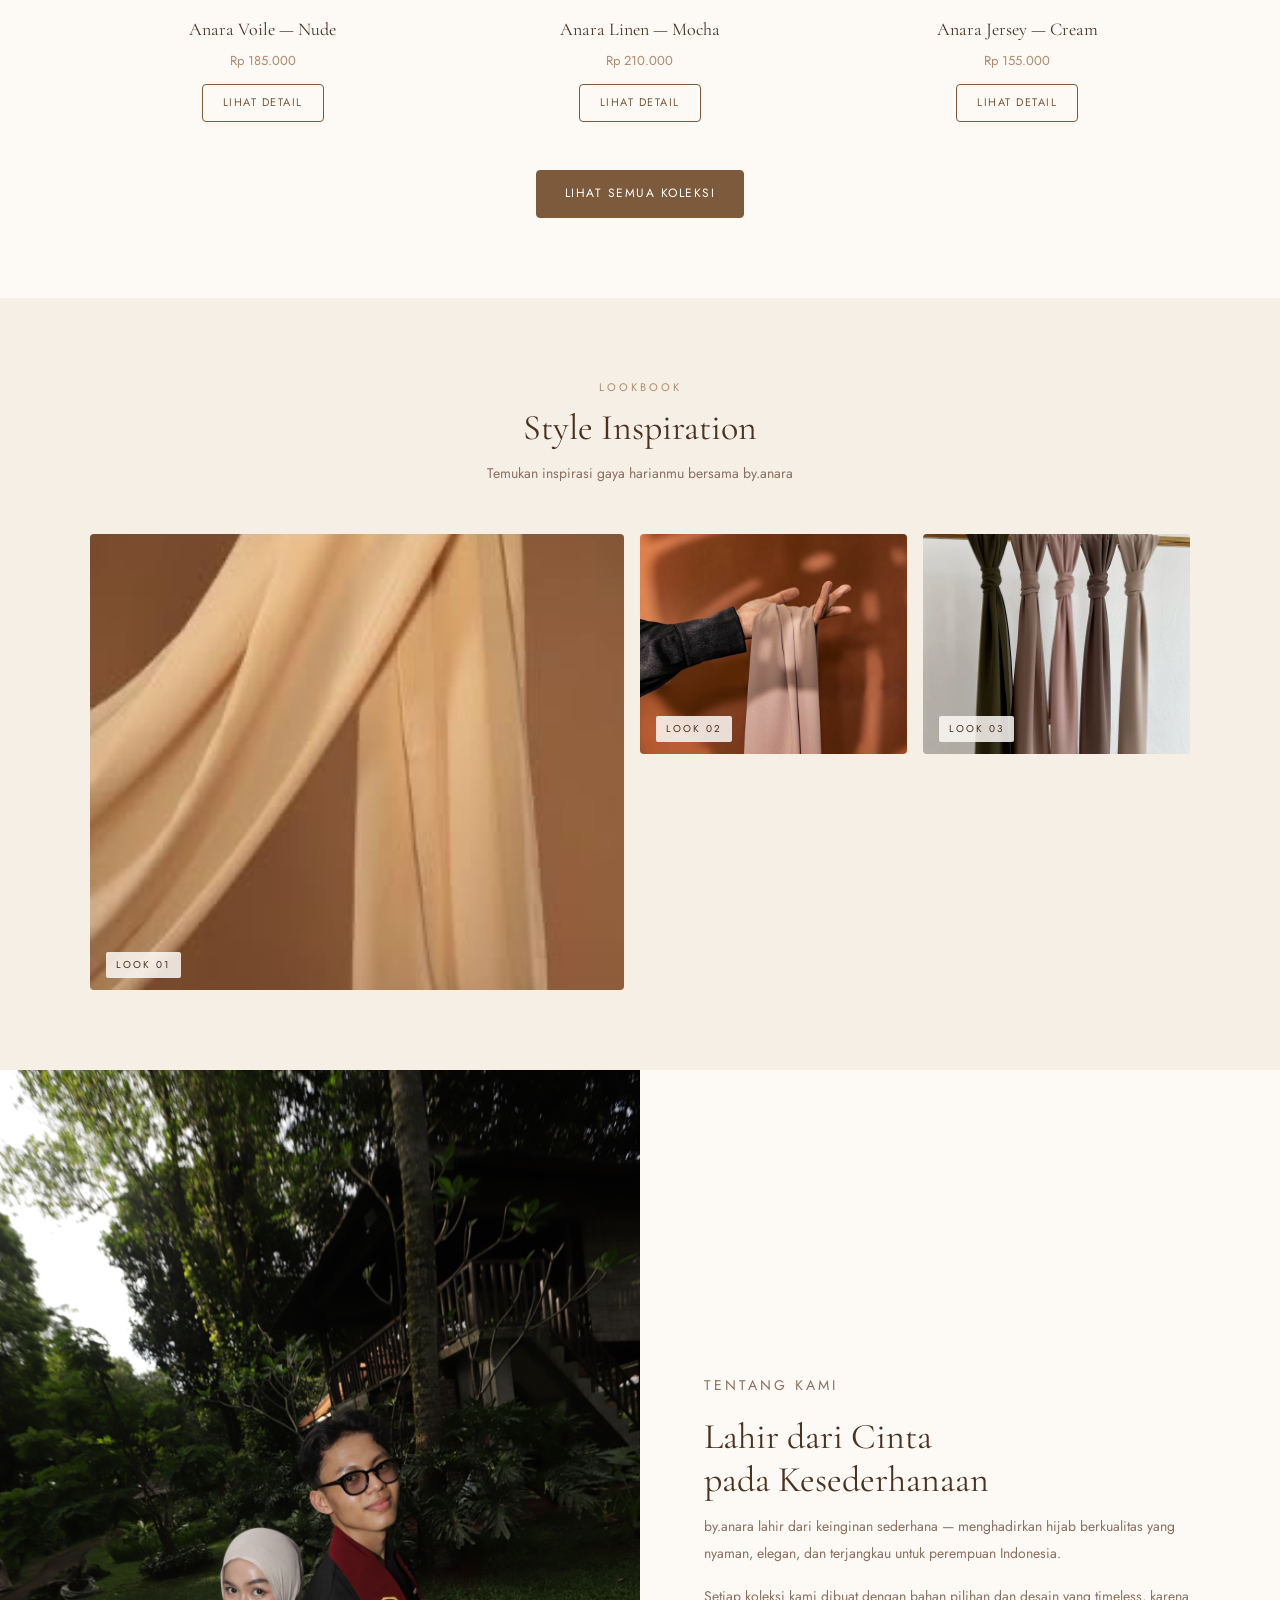
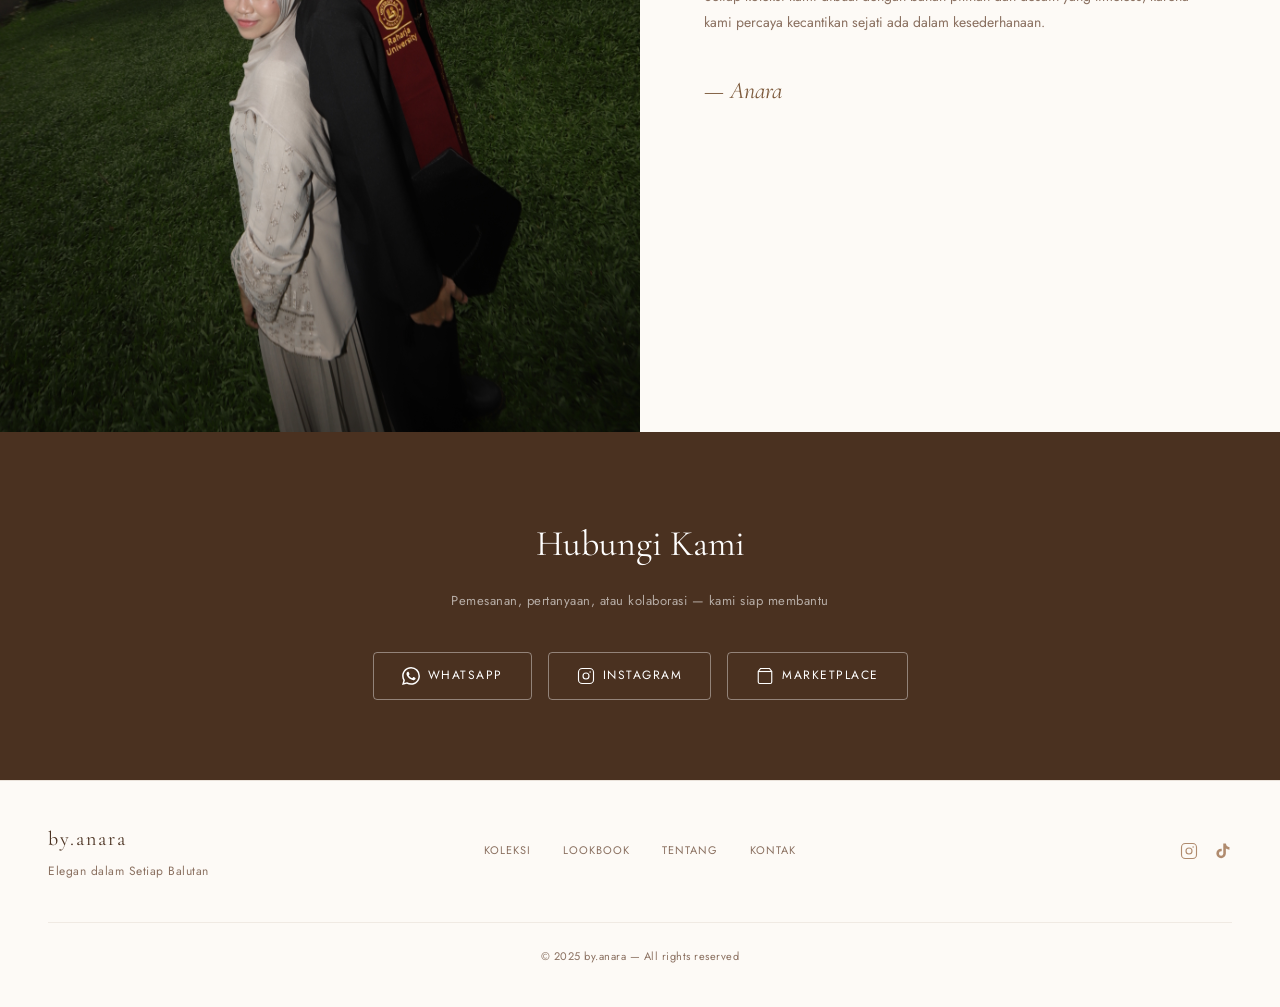
==== commit 078e52b3: "Update index.html" ====
--- a/index.html
+++ b/index.html
@@ -19,6 +19,19 @@
 
         <!-- Stylesheet -->
         <link rel="stylesheet" href="css/style.css" />
+
+        <!-- Set theme before paint to avoid flash -->
+        <script>
+            (function () {
+                const saved = localStorage.getItem("byanara-theme");
+                const theme =
+                    saved ||
+                    (window.matchMedia("(prefers-color-scheme: dark)").matches
+                        ? "dark"
+                        : "light");
+                document.documentElement.setAttribute("data-theme", theme);
+            })();
+        </script>
     </head>
     <body>
         <!-- ===================== NAVBAR ===================== -->
@@ -42,6 +55,22 @@
                 </ul>
             </nav>
             <div class="navbar__actions">
+                <button class="navbar__theme-toggle" id="themeToggle" aria-label="Ganti tema gelap/terang">
+                    <svg class="icon-sun" width="18" height="18" viewBox="0 0 24 24" fill="none" stroke="currentColor" stroke-width="1.5">
+                        <circle cx="12" cy="12" r="4.5" />
+                        <line x1="12" y1="1.5" x2="12" y2="4" />
+                        <line x1="12" y1="20" x2="12" y2="22.5" />
+                        <line x1="4.2" y1="4.2" x2="5.9" y2="5.9" />
+                        <line x1="18.1" y1="18.1" x2="19.8" y2="19.8" />
+                        <line x1="1.5" y1="12" x2="4" y2="12" />
+                        <line x1="20" y1="12" x2="22.5" y2="12" />
+                        <line x1="4.2" y1="19.8" x2="5.9" y2="18.1" />
+                        <line x1="18.1" y1="5.9" x2="19.8" y2="4.2" />
+                    </svg>
+                    <svg class="icon-moon" width="18" height="18" viewBox="0 0 24 24" fill="none" stroke="currentColor" stroke-width="1.5">
+                        <path d="M20 14.5A8.5 8.5 0 119.5 4a7 7 0 0010.5 10.5z" />
+                    </svg>
+                </button>
                 <button class="navbar__cart" aria-label="Keranjang belanja">
                     <svg
                         width="20"
--- a/css/style.css
+++ b/css/style.css
@@ -252,7 +252,6 @@
 
 /* Mobile Nav */
 .mobile-nav {
-    display: none;
     position: fixed;
     top: var(--navbar-h);
     left: 0;
@@ -260,13 +259,19 @@
     background: var(--warm-white);
     border-bottom: 0.5px solid rgba(125, 90, 60, 0.15);
     z-index: 99;
-    padding: 1.5rem 2rem;
+    padding: 0 2rem;
+    max-height: 0;
+    overflow: hidden;
+    transition:
+        max-height 0.35s ease,
+        padding 0.35s ease;
 }
 
 .mobile-nav ul {
     display: flex;
     flex-direction: column;
     gap: 1.25rem;
+    padding: 0.25rem 0 0.25rem;
 }
 .mobile-nav a {
     font-size: 13px;
@@ -278,7 +283,20 @@
     color: var(--brown);
 }
 .mobile-nav.open {
-  display: block;
+    max-height: 320px;
+    padding: 1.5rem 2rem;
+}
+
+/* Hamburger → ✕ animasi saat open */
+.navbar__hamburger.open span:nth-child(1) {
+    transform: translateY(6px) rotate(45deg);
+}
+.navbar__hamburger.open span:nth-child(2) {
+    opacity: 0;
+    transform: scaleX(0);
+}
+.navbar__hamburger.open span:nth-child(3) {
+    transform: translateY(-6px) rotate(-45deg);
 }
 
 /* =============================================
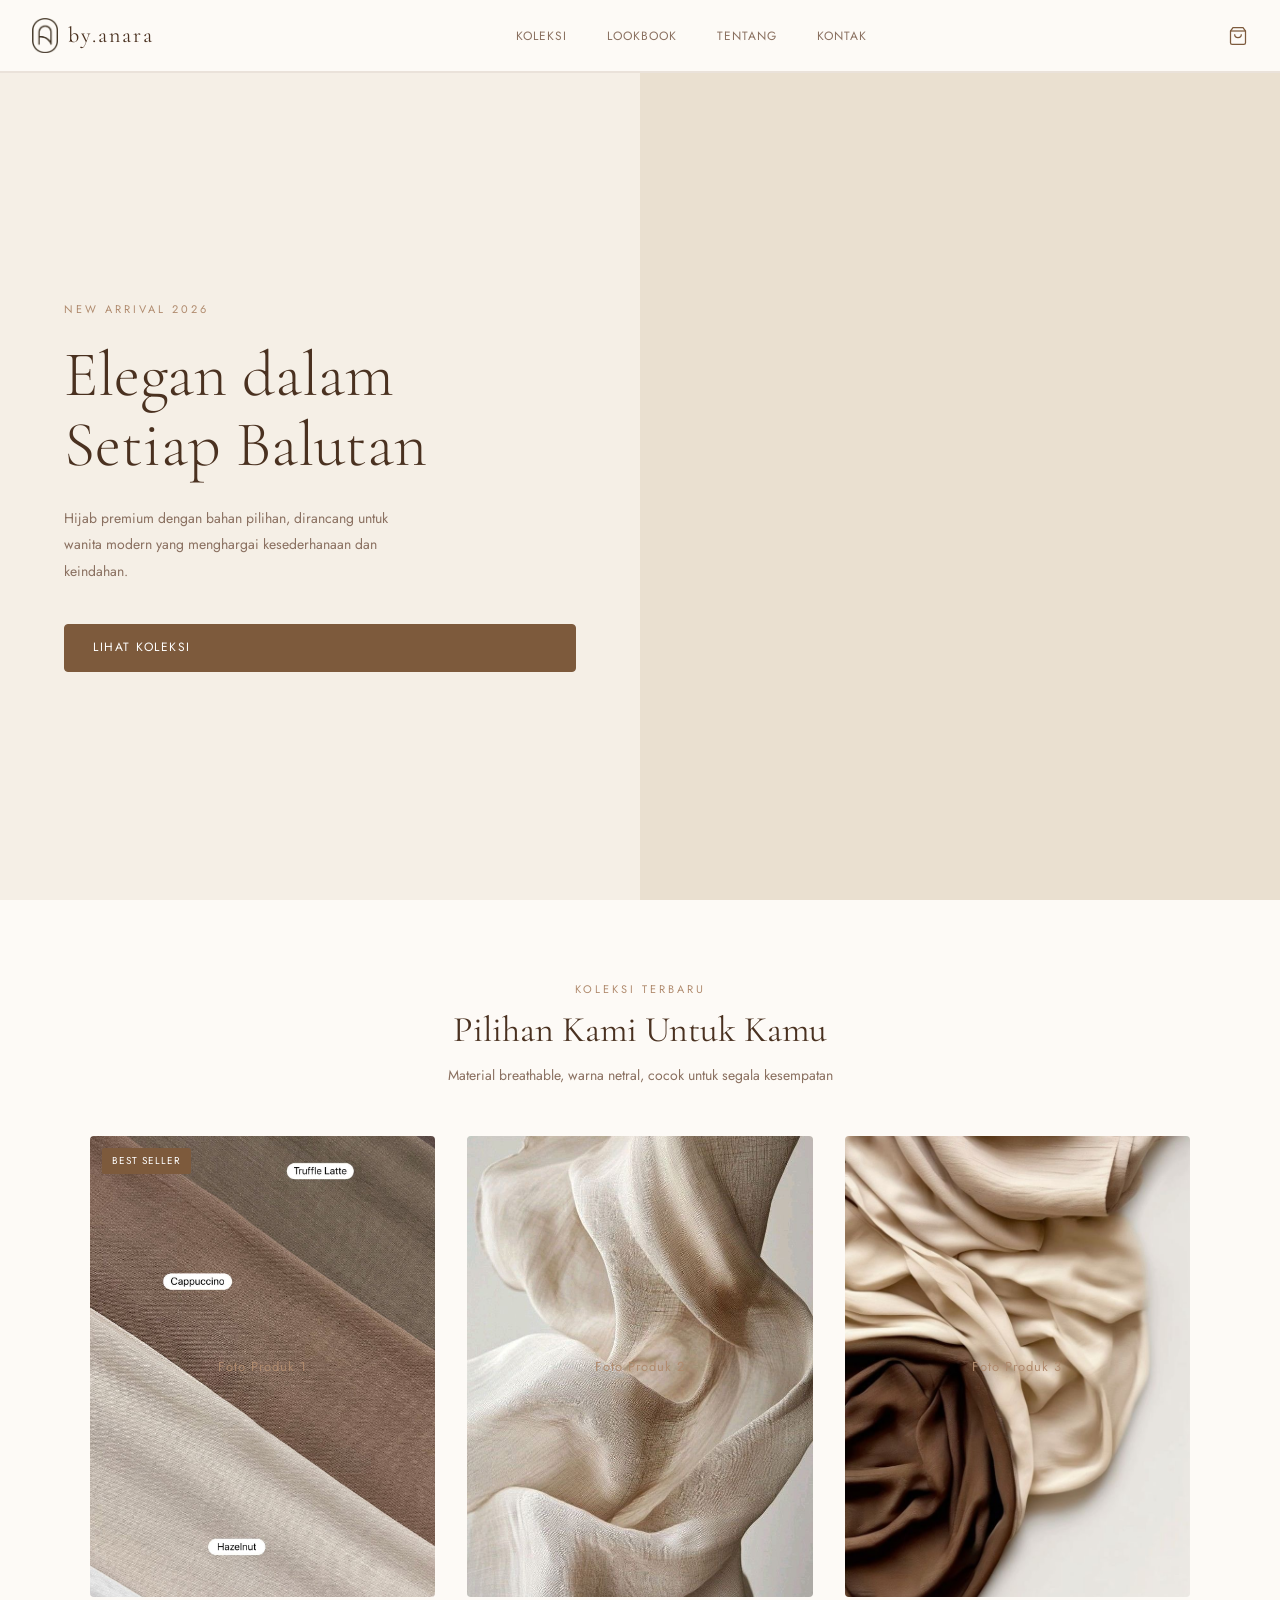
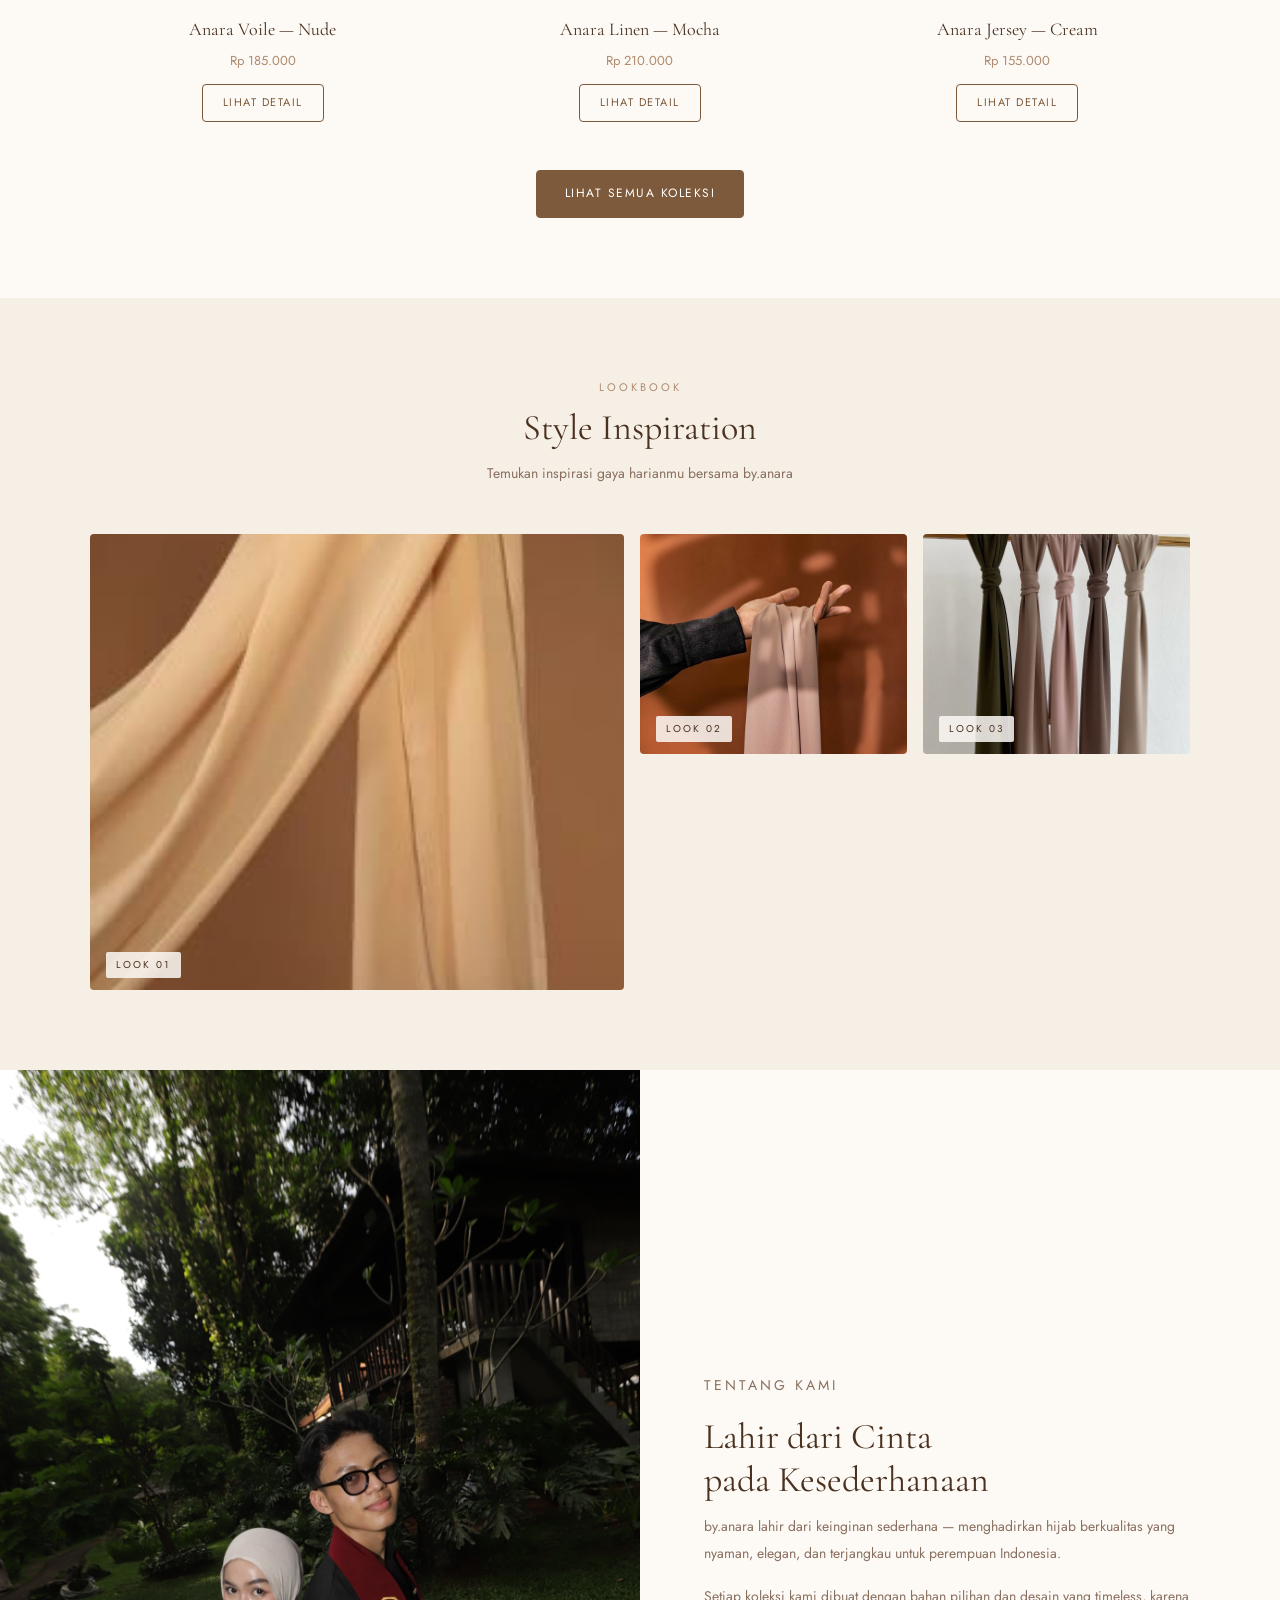
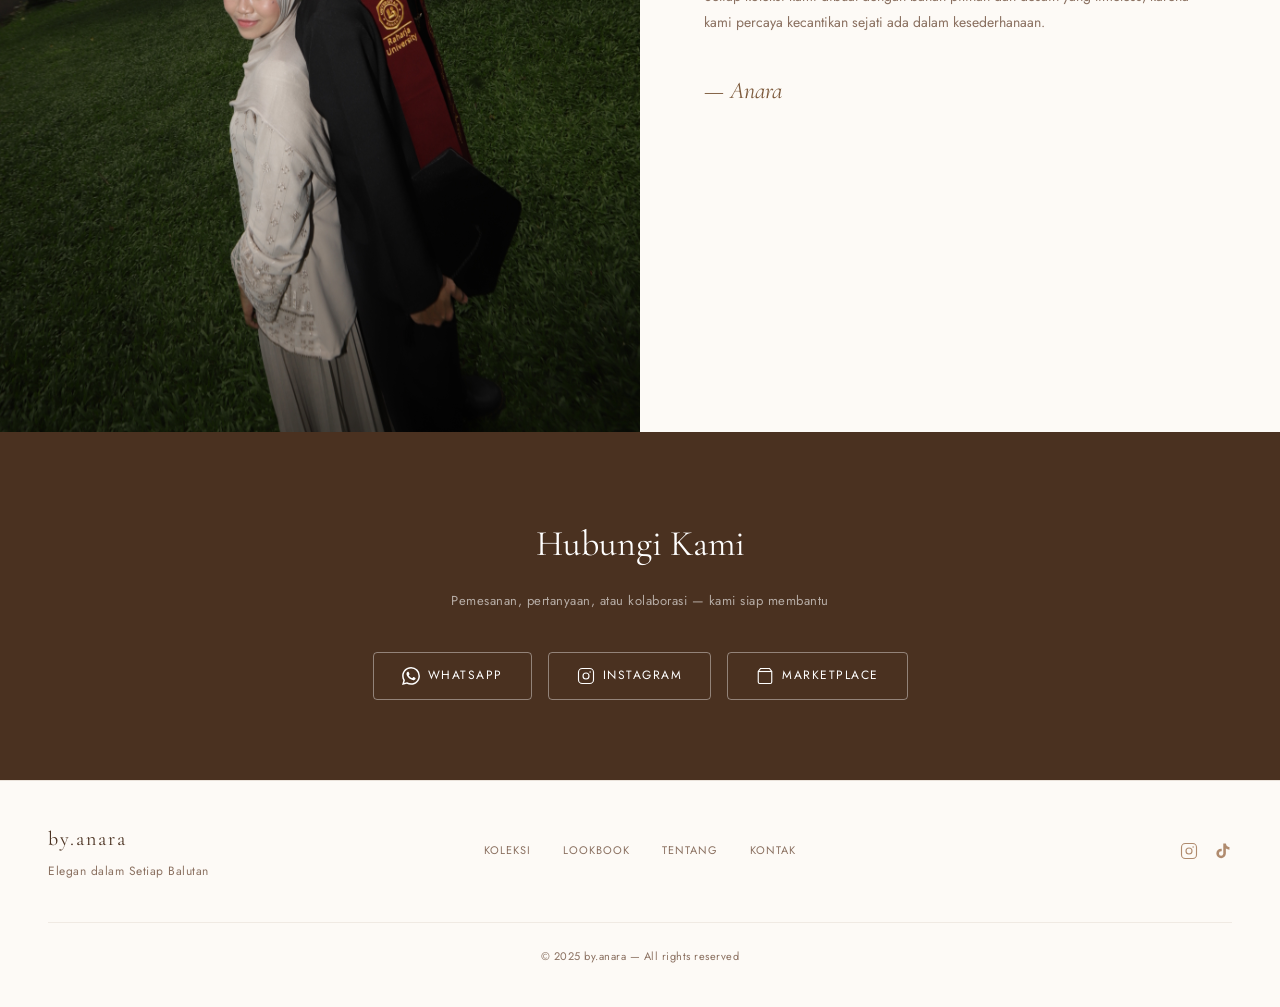
==== commit 13405e9c: "Update index.html" ====
--- a/index.html
+++ b/index.html
@@ -19,19 +19,6 @@
 
         <!-- Stylesheet -->
         <link rel="stylesheet" href="css/style.css" />
-
-        <!-- Set theme before paint to avoid flash -->
-        <script>
-            (function () {
-                const saved = localStorage.getItem("byanara-theme");
-                const theme =
-                    saved ||
-                    (window.matchMedia("(prefers-color-scheme: dark)").matches
-                        ? "dark"
-                        : "light");
-                document.documentElement.setAttribute("data-theme", theme);
-            })();
-        </script>
     </head>
     <body>
         <!-- ===================== NAVBAR ===================== -->
@@ -55,22 +42,6 @@
                 </ul>
             </nav>
             <div class="navbar__actions">
-                <button class="navbar__theme-toggle" id="themeToggle" aria-label="Ganti tema gelap/terang">
-                    <svg class="icon-sun" width="18" height="18" viewBox="0 0 24 24" fill="none" stroke="currentColor" stroke-width="1.5">
-                        <circle cx="12" cy="12" r="4.5" />
-                        <line x1="12" y1="1.5" x2="12" y2="4" />
-                        <line x1="12" y1="20" x2="12" y2="22.5" />
-                        <line x1="4.2" y1="4.2" x2="5.9" y2="5.9" />
-                        <line x1="18.1" y1="18.1" x2="19.8" y2="19.8" />
-                        <line x1="1.5" y1="12" x2="4" y2="12" />
-                        <line x1="20" y1="12" x2="22.5" y2="12" />
-                        <line x1="4.2" y1="19.8" x2="5.9" y2="18.1" />
-                        <line x1="18.1" y1="5.9" x2="19.8" y2="4.2" />
-                    </svg>
-                    <svg class="icon-moon" width="18" height="18" viewBox="0 0 24 24" fill="none" stroke="currentColor" stroke-width="1.5">
-                        <path d="M20 14.5A8.5 8.5 0 119.5 4a7 7 0 0010.5 10.5z" />
-                    </svg>
-                </button>
                 <button class="navbar__cart" aria-label="Keranjang belanja">
                     <svg
                         width="20"
